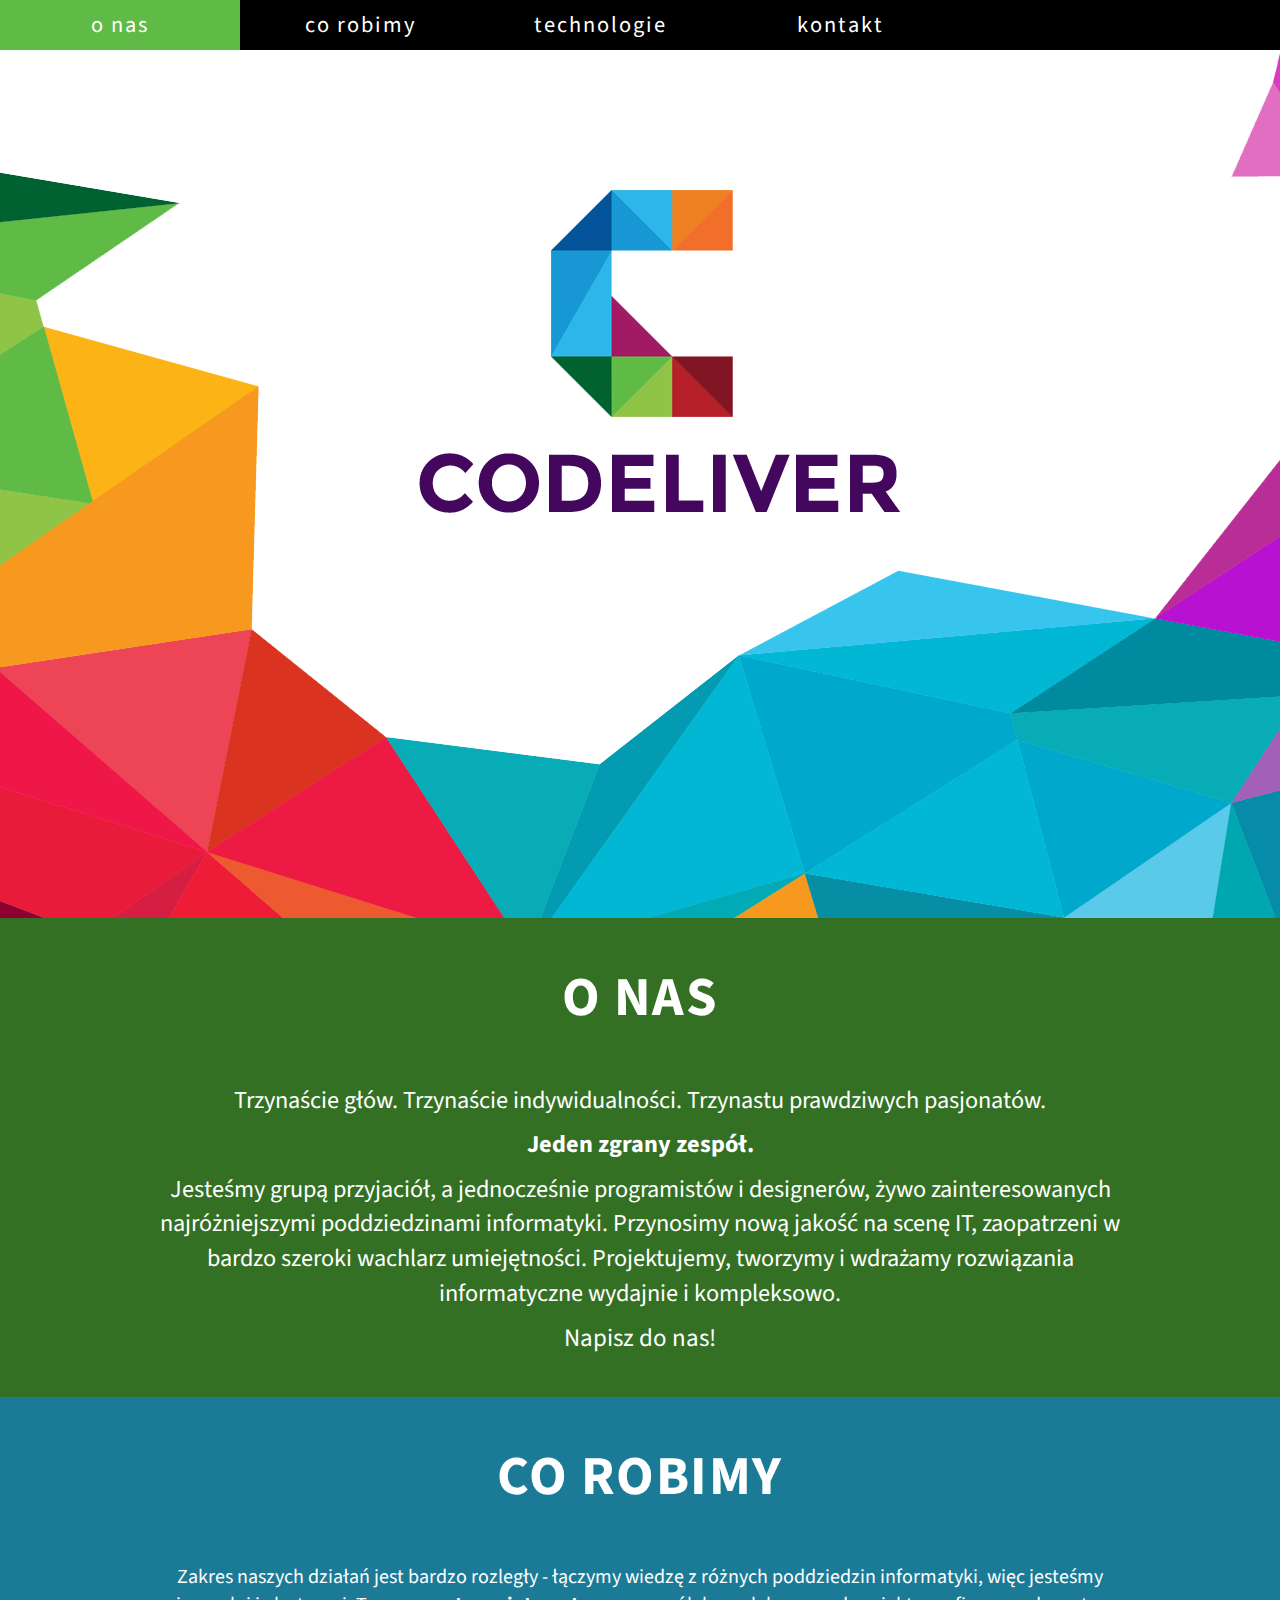
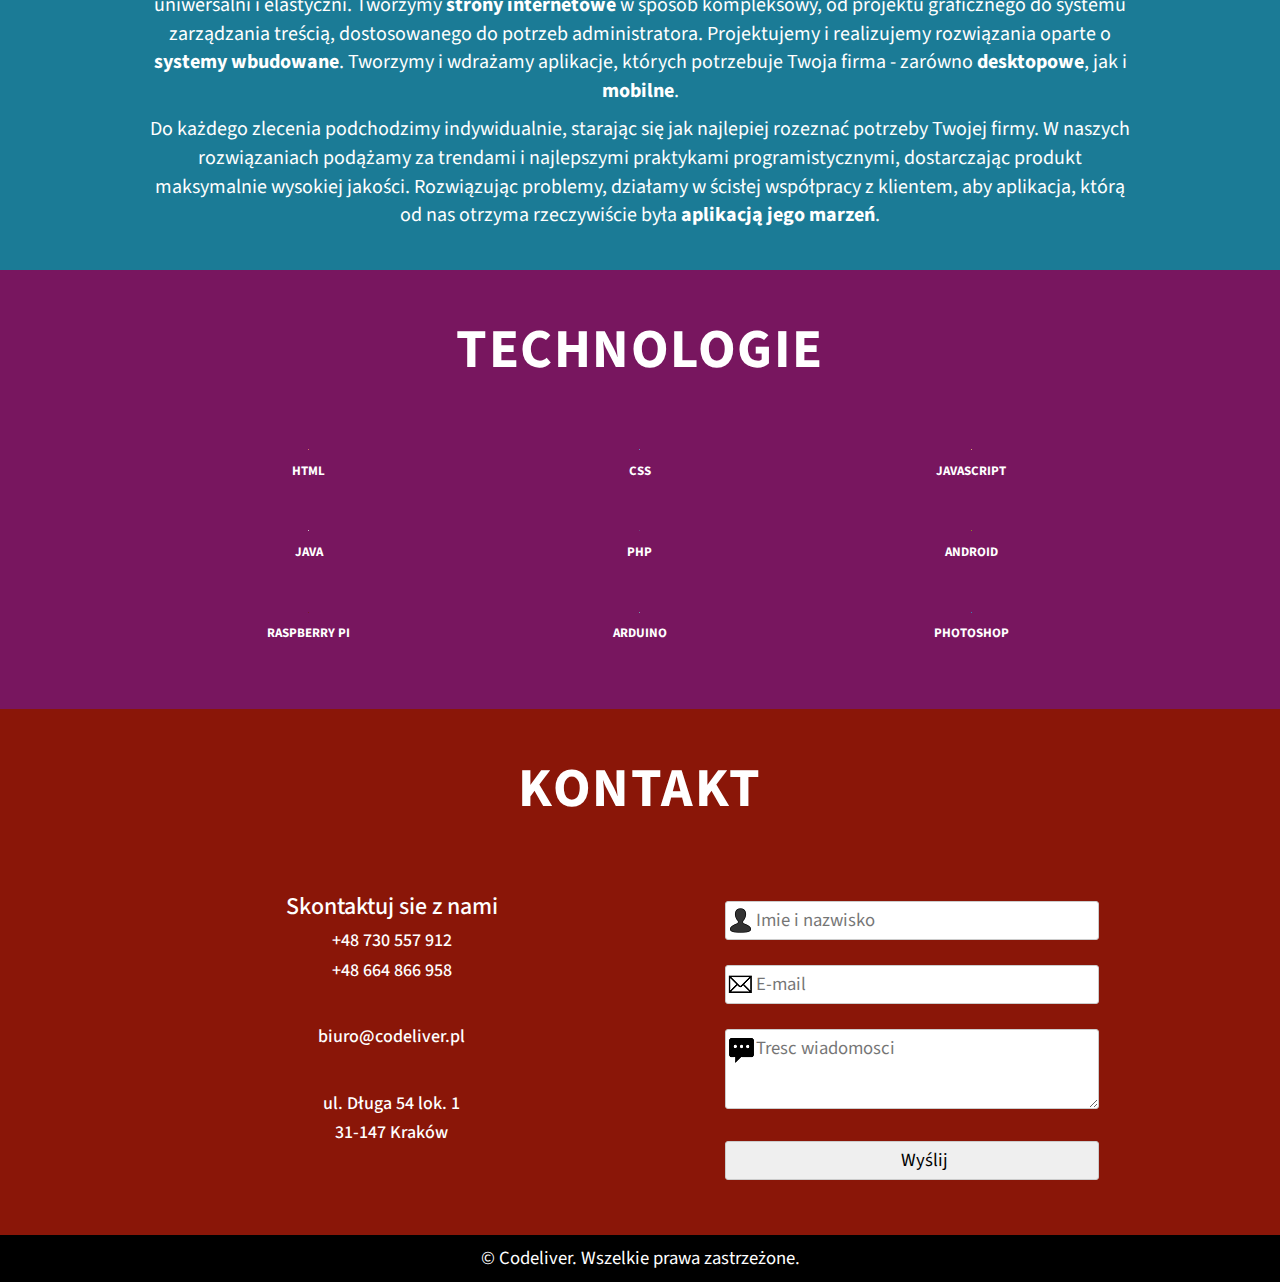
==== index.html @ 8bab4671 "styling co robimy - just a little bit" ====
<!doctype html>
<html>
<head>
<meta charset="utf-8">
<meta http-equiv="x-ua-compatible" content="ie=edge">
<title>Codeliver</title>
<meta name="description" content="">
<meta name="viewport" content="width=device-width, initial-scale=1">

<link rel="stylesheet" href="css/normalize.css">
<link rel="stylesheet" href="css/bootstrap.css">
<link rel="stylesheet" href="css/style.css">
<link href='https://fonts.googleapis.com/css?family=Source+Sans+Pro&subset=latin,latin-ext' rel='stylesheet' type='text/css'>
</head>
<body>
	<div class="container-fluid">
		<nav class="row">
			<div id="logo" class="logo logo2 col-sm-3 "></div>
			<div id="menu" class="menu col-sm-9 col-xs-12 menuLeft">
				<ul class="menuList">
					<li class="menuItem menuItemCurrent"><a href="#aboutUs" class="menuLink menuLinkAboutUs">O nas</a></li>
					<li class="menuItem"><a href="#whatDo" class="menuLink menuLinkWhatDo">Co robimy</a></li>
					<li class="menuItem"><a href="#technology" class="menuLink menuLinkTechnology">Technologie</a></li>
					<!--	<li class="menuItem"><a href="#team" class="menuLink">Zespoł</a></li>-->
					<li class="menuItem"><a href="#contact" class="menuLink menuLinkContact">Kontakt</a></li>
				</ul>
			</div>
		</nav>
		<section class="slider row"></section>
		<section class="section row " id="aboutUs">
			<h1>O nas</h1>
			<div class="content">
				<p>Trzynaście głów. Trzynaście indywidualności. Trzynastu prawdziwych pasjonatów.</p>
				<p class="zgrany">Jeden zgrany zespół.</p>

				<p>Jesteśmy grupą przyjaciół, a jednocześnie programistów i designerów, żywo zainteresowanych najróżniejszymi poddziedzinami informatyki. Przynosimy nową jakość na scenę IT, zaopatrzeni w
					bardzo szeroki wachlarz umiejętności. Projektujemy, tworzymy i wdrażamy rozwiązania informatyczne wydajnie i kompleksowo.</p>
				<p>
					<a class="contactLink" href="#contact">Napisz do nas!</a>
				</p>
			</div>
		</section>
		<section class="section row" id="whatDo">
			<h1>Co robimy</h1>
			<div class="content">
				<p class="center">
					Zakres naszych działań jest bardzo rozległy - łączymy wiedzę z różnych poddziedzin informatyki, więc jesteśmy uniwersalni i elastyczni. Tworzymy <b>strony internetowe</b> w sposób kompleksowy, od projektu graficznego do systemu zarządzania treścią, dostosowanego do potrzeb administratora. Projektujemy i realizujemy rozwiązania oparte o <b>systemy wbudowane</b>.
					Tworzymy i wdrażamy aplikacje, których potrzebuje Twoja firma - zarówno <b>desktopowe</b>, jak i <b>mobilne</b>.
				</p>
				<p class="center">Do każdego zlecenia podchodzimy indywidualnie, starając się jak najlepiej rozeznać potrzeby Twojej firmy. 
				W naszych rozwiązaniach podążamy za trendami i najlepszymi praktykami programistycznymi, dostarczając produkt maksymalnie wysokiej jakości.
				Rozwiązując problemy, działamy w ścisłej współpracy z klientem, aby aplikacja, którą od nas otrzyma rzeczywiście była <b>aplikacją jego marzeń</b>.</p>

			</div>
		</section>
		<section class="section row" id="technology">
			<h1>Technologie</h1>
			<div class="content">
				<div class=" col-sm-4 col-xs-6 technologyItem">
					<img class="hideImg" src="icon/html5.png" alt=""> <span class="technologyText">html</span>
				</div>
				<div class="col-sm-4 col-xs-6 technologyItem">
					<img class="hideImg" src="icon/css3.png" alt=""> <span class="technologyText">css</span>
				</div>
				<div class="col-sm-4 col-xs-6 technologyItem">
					<img class="hideImg" src="icon/javascript.png" alt=""> <span class="technologyText">javascript</span>
				</div>
				<div class="col-sm-4 col-xs-6 technologyItem">
					<img class="hideImg" src="icon/java2.png" alt=""> <span class="technologyText">java</span>
				</div>
				<!-- <div class="col-md-3 col-sm-4 col-xs-6 technologyItem">
					<img class="hideImg" src="icon/angular.png" alt=""> <span class="technologyText">angularjs</span>
				</div> -->
				<div class="col-sm-4 col-xs-6 technologyItem">
					<img class="hideImg" src="icon/php.png" alt=""> <span class="technologyText">php</span>
				</div>
				<div class="col-sm-4 col-xs-6 technologyItem">
					<img class="hideImg" src="icon/android.png" alt=""> <span class="technologyText">android</span>
				</div>
				<!-- <div class="col-md-3 col-sm-4 col-xs-6 technologyItem">
					<img class="hideImg" src="icon/csharp.png" alt=""> <span class="technologyText">c#</span>
				</div> -->
				<div class="col-sm-4 col-xs-6 technologyItem">
					<img class="hideImg" src="icon/rpi.png" alt=""> <span class="technologyText">Raspberry Pi</span>
				</div>
				<div class="col-sm-4 col-xs-6 technologyItem">
					<img class="hideImg" src="icon/arduino.png" alt=""> <span class="technologyText">arduino</span>
				</div>
				<div class="col-sm-4 col-xs-6 technologyItem">
					<img class="hideImg" src="icon/photoshop.png" alt=""> <span class="technologyText">photoshop</span>
				</div>
				<!-- <div class="col-md-3 col-sm-4 col-xs-6 technologyItem">
					<img class="hideImg" src="icon/ilustrator.png" alt=""> <span class="technologyText">illustrator</span>
				</div> -->
			</div>
		</section>
		<!--	<section class="section row" id="team">
			<h1>Zespół</h1>
			<div class="content">
				<p>Lorem Ipsum jest tekstem stosowanym jako przykładowy wypełniacz w przemyśle poligraficznym. Został po raz pierwszy użyty w XV w. przez nieznanego drukarza do wypełnienia tekstem próbnej
					książki. Pięć wieków później zaczął być używany przemyśle elektronicznym, pozostając praktycznie niezmienionym</p>
				<p>Lorem Ipsum jest tekstem stosowanym jako przykładowy wypełniacz w przemyśle poligraficznym. Został po raz pierwszy użyty w XV w. przez nieznanego drukarza do wypełnienia tekstem próbnej
					książki. Pięć wieków później zaczął być używany przemyśle elektronicznym, pozostając praktycznie niezmienionym</p>
			</div>
		</section>-->
		<section class="section row" id="contact">
			<h1>Kontakt</h1>
			<div class="content">
				<div id="contactText" class="col-sm-6">
					<h3>Skontaktuj sie z nami</h3>
					<h4>+48 730 557 912</h4>
					<h4>+48 664 866 958</h4>
					</br>
					<h4>biuro@codeliver.pl</h4>
					</br>
					<h4>ul. Długa 54 lok. 1</h4>
					<h4>31-147 Kraków</h4>
				</div>
				<div id="contactForm" class="col-sm-6">
					<form>
						<input name="name" class="contactFormName" placeholder="Imie i nazwisko"> <input name="email" class="contactFormEmail" type="email" placeholder="E-mail">
						<textarea name="message" class="contactFormMessage" placeholder="Tresc wiadomosci"></textarea>
						<input id="submit" name="submit" type="submit" value="Wyślij">
					</form>
				</div>
			</div>
		</section>
		<footer class="row ">
			<div class="container">
				<p>&copy; Codeliver. Wszelkie prawa zastrzeżone.</p>
			</div>
		</footer>
	</div>
	<script type="text/javascript" src="js/angular.min.js"></script>
	<script type="text/javascript" src="js/jquery-2.2.3.min.js"></script>
	<script type="text/javascript" src="js/bootstrap.min.js"></script>
	<script type="text/javascript" src="js/bootstrap.min.js"></script>
	<script type="text/javascript" src="js/script.js"></script>
	<script type="text/javascript">
		$(function() {
			$('form').bind('submit', function() {
				$.ajax({
					type : 'post',
					url : 'contact.php',
					data : $('form').serialize(),
					success : function() {
						alert('Wiadomosc została wysłana');
					}
				});
				return false;
			});
		});
	</script>
</body>
</html>
---- css/style.css ----
body {
	font-family: 'Source Sans Pro', sans-serif;
	font-size: 14pt;
	color: white;
	min-width: 600px;
}

nav {
	min-width: 600px;
	position: fixed;
	width: 100%;
	top: 0;
	background: black;
	z-index: 1;
	text-transform: lowercase;
	letter-spacing: 2px;
}

.logo {
	background: url('../img/logoo.png') center/cover;
	height: 50px;
	right: 25%;
	transition: right 1s;
}

.logoShow {
	right: 0px;
	transition: all 1s;
}

.menuLeft {
	right: 25%;
	transition: all 1s;
}

.menuRight {
	right: 0px;
	transition: all 1s;
}

.menu {
	line-height: 50px;
	padding: 0;
	margin: 0;
}

@media ( max-width : 770px) {
	.logo {
		height: 80px;
		left: 2vh;
	}
	.menuLeft {
		right: 0px;
		transition: all 1s;
	}
}

.menuList {
	display: flex;
	justify-content: space-between;
	list-style: none;
	padding: 0;
	margin: 0;
}

.menuItem {
	width: 100%;
	height: 100%;
}

.menuLink {
	display: block;
	text-align: center;
	color: black;
	font-size: 120%;
	text-decoration: none;
	color: white
}

.menuLinkAboutUsNewColor {
	background: #5FBA46;
}

.menuLinkWhatDoNewColor {
	background: #38C5ED;
}

.menuLinkTechnologyNewColor {
	background: #B92E96;
}

.menuLinkContactNewColor {
	background: #DA3420;
}

.menuLinkAboutUs:hover {
	text-decoration: none;
	background: #5FBA46;
	transition: all 0.5s;
}

.menuLinkWhatDo:hover {
	text-decoration: none;
	background: #38C5ED;
	transition: all 0.5s;
}

.menuLinkTechnology:hover {
	text-decoration: none;
	background: #B92E96;
	transition: all 0.5s;
}

.menuLinkContact:hover {
	text-decoration: none;
	background: #DA3420;
	transition: all 0.5s;
}

.slider {
	background-color: #fff;
	background: url('../img/tlo5.png') center/cover;
	min-height: 100vh;
	margin-top: 2vh;
}

.zgrany {
	text-decoration: none;
	font-weight: bold;
	font-size: 10.5rem;
}

.center{
	text-align: center;
}

#aboutUs .content {
	color: #fff;
}

#whatDo .content{
	font-size: 2rem;
}

.whatDoTitle{
	text-decoration: none;
	font-weight: bold;
	font-size: 3rem;
}

#aboutUs {
	background: #347024;
}

#whatDo {
	background: #1B7B96;
}


#technology {
	background: #78165F;
}

#contact {
	background: #8A1608;
}

#aboutUs p {
	text-align: center;
	font-size: 130%;
}

.contactLink {
	font-size: 2.5rem;
	color: white;
	text-decoration: none;
}

.contactLink:hover {
	font-size: 3.5rem;
	text-decoration: underline;
	font-weight: bold;
	transition: all 0.5s;
}

h1 {
	text-align: center;
	font-size: 5.5rem;
	text-transform: uppercase;
	color: white;
	padding-bottom: 5vh;
	font-weight: 700;
	letter-spacing: 1.5px;
}

.content {
	max-width: 80%;
	margin-left: auto;
	margin-right: auto;
	padding-left: 15px;
	padding-right: 15px;
}

.section {
	background: black;
	padding: 30px 0;
}

.section:nth-of-type(even) {
	background: #6C0570;
}

.section:nth-of-type(even) h1 {
	color: white;
}

.technologyItem {
	text-align: center;
	padding-bottom: 4vh;
}

.hideImg {
	width: 1px;
	height: 1px;
}

.showImg {
	width: 70px;
	height: 70px;
	transition: all 1s;
}

.technologyText {
	display: block;
	margin-left: auto;
	margin-right: auto;
	color: white;
	font-size: 1.30rem;
	font-weight: 700;
	text-transform: uppercase;
}

#contactText {
	margin: 0;
	padding: 0;
	text-align: center;
	color: white;
}

#contactForm {
	margin: 0;
	padding-top: 3vh;
	text-align: center;
	border-radius: 10px;
}

#contactForm textarea, #contactForm input {
	margin-left: 10%;
	padding: 5px;
	padding-left: 30px;
	border-radius: 3px;
	border: 1px solid #ccc;
	margin-bottom: 25px;
	width: 80%;
	color: black;
	
}

.contactFormName {
	background-image: url('../icon/user.png');
	background-repeat: no-repeat;
	background-position: 2px;
	color: black;
}

.contactFormEmail {
	background-image: url('../icon/mail.png');
	background-repeat: no-repeat;
	background-position: 2px;
	color: black;
}

.contactFormMessage {
	background-image: url('../icon/message.png');
	background-repeat: no-repeat;
	background-position: 3px 8px;
	min-height: 80px;
	color: black;
}

footer {
	background: black;
	padding-top: 10px;
	text-align: center;
	color: white;
}
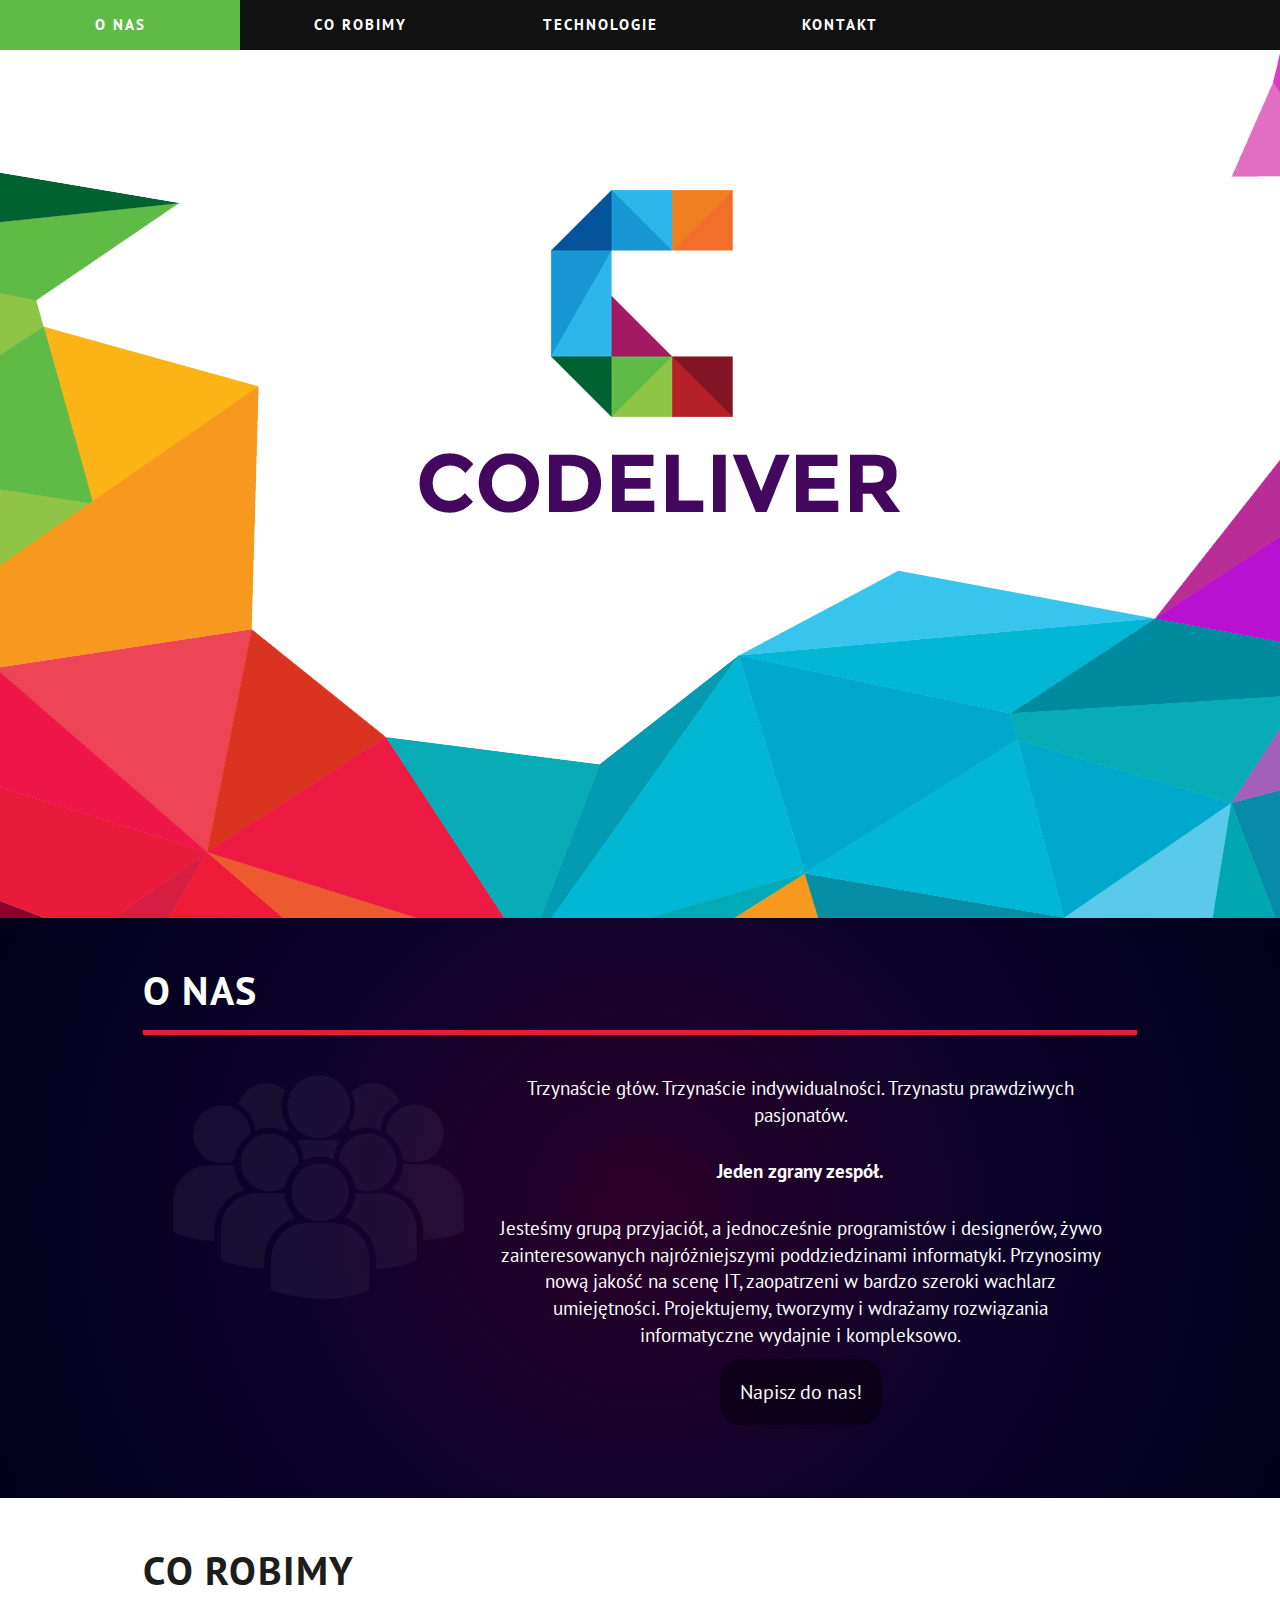
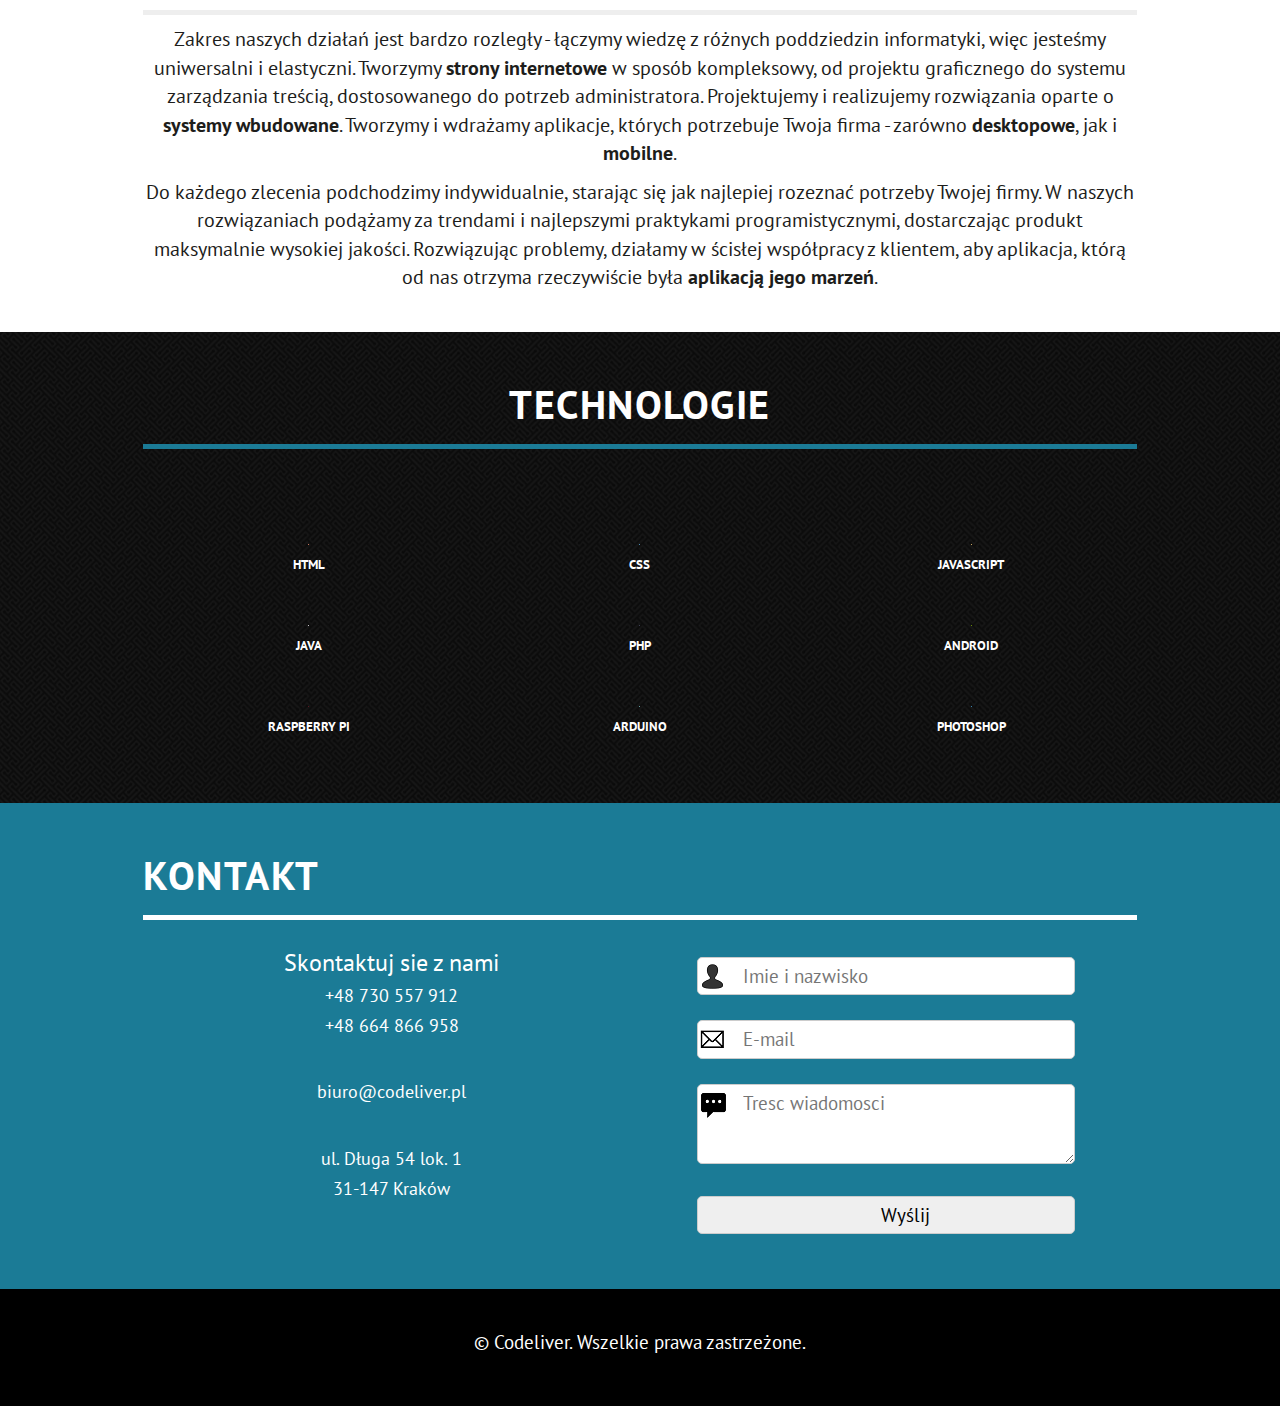
==== commit 310c791c: "new styling" ====
--- a/index.html
+++ b/index.html
@@ -11,7 +11,7 @@
 <link rel="stylesheet" href="css/normalize.css">
 <link rel="stylesheet" href="css/bootstrap.css">
 <link rel="stylesheet" href="css/style.css">
-<link href='https://fonts.googleapis.com/css?family=Source+Sans+Pro&subset=latin,latin-ext' rel='stylesheet' type='text/css'>
+<link href="https://fonts.googleapis.com/css?family=PT+Sans" rel="stylesheet">
 </head>
 <body>
 	<div class="container-fluid">
@@ -28,35 +28,53 @@
 			</div>
 		</nav>
 		<section class="slider row"></section>
+		<div class="shadow">
 		<section class="section row " id="aboutUs">
-			<h1>O nas</h1>
+
 			<div class="content">
-				<p>Trzynaście głów. Trzynaście indywidualności. Trzynastu prawdziwych pasjonatów.</p>
-				<p class="zgrany">Jeden zgrany zespół.</p>
+				<h1 class="major">O nas</h1>
+				<div class="row" id="padding-about">
 
-				<p>Jesteśmy grupą przyjaciół, a jednocześnie programistów i designerów, żywo zainteresowanych najróżniejszymi poddziedzinami informatyki. Przynosimy nową jakość na scenę IT, zaopatrzeni w
-					bardzo szeroki wachlarz umiejętności. Projektujemy, tworzymy i wdrażamy rozwiązania informatyczne wydajnie i kompleksowo.</p>
-				<p>
-					<a class="contactLink" href="#contact">Napisz do nas!</a>
-				</p>
+  			<div class="col-sm-4"><img class="aboutUsImg" src="img/about.png" alt="o firmie codeliver"></div>
+			  		<div class="col-sm-8">
+							<p>Trzynaście głów. Trzynaście indywidualności. Trzynastu prawdziwych pasjonatów.</p>
+							<p class="zgrany">Jeden zgrany zespół.</p>
+
+							<p>Jesteśmy grupą przyjaciół, a jednocześnie programistów i designerów, żywo zainteresowanych najróżniejszymi poddziedzinami informatyki. Przynosimy nową jakość na scenę IT, zaopatrzeni w
+							bardzo szeroki wachlarz umiejętności. Projektujemy, tworzymy i wdrażamy rozwiązania informatyczne wydajnie i kompleksowo.</p>
+							<p>	<a class="contactLink" href="#contact">Napisz do nas!</a></p>
+						</div>
+		</div>
+				<div class="row">
+					<div class="col-sm-12">
+
+					</div>
+				</div>
+
 			</div>
+
 		</section>
+</div>
+
+
 		<section class="section row" id="whatDo">
-			<h1>Co robimy</h1>
+
 			<div class="content">
+				<h1 class="major">Co robimy</h1>
 				<p class="center">
 					Zakres naszych działań jest bardzo rozległy - łączymy wiedzę z różnych poddziedzin informatyki, więc jesteśmy uniwersalni i elastyczni. Tworzymy <b>strony internetowe</b> w sposób kompleksowy, od projektu graficznego do systemu zarządzania treścią, dostosowanego do potrzeb administratora. Projektujemy i realizujemy rozwiązania oparte o <b>systemy wbudowane</b>.
 					Tworzymy i wdrażamy aplikacje, których potrzebuje Twoja firma - zarówno <b>desktopowe</b>, jak i <b>mobilne</b>.
 				</p>
-				<p class="center">Do każdego zlecenia podchodzimy indywidualnie, starając się jak najlepiej rozeznać potrzeby Twojej firmy. 
+				<p class="center">Do każdego zlecenia podchodzimy indywidualnie, starając się jak najlepiej rozeznać potrzeby Twojej firmy.
 				W naszych rozwiązaniach podążamy za trendami i najlepszymi praktykami programistycznymi, dostarczając produkt maksymalnie wysokiej jakości.
 				Rozwiązując problemy, działamy w ścisłej współpracy z klientem, aby aplikacja, którą od nas otrzyma rzeczywiście była <b>aplikacją jego marzeń</b>.</p>
 
 			</div>
 		</section>
 		<section class="section row" id="technology">
-			<h1>Technologie</h1>
+
 			<div class="content">
+				<h1 class="major ">Technologie</h1>
 				<div class=" col-sm-4 col-xs-6 technologyItem">
 					<img class="hideImg" src="icon/html5.png" alt=""> <span class="technologyText">html</span>
 				</div>
@@ -105,8 +123,9 @@
 			</div>
 		</section>-->
 		<section class="section row" id="contact">
-			<h1>Kontakt</h1>
+
 			<div class="content">
+				<h1 class="major">Kontakt</h1>
 				<div id="contactText" class="col-sm-6">
 					<h3>Skontaktuj sie z nami</h3>
 					<h4>+48 730 557 912</h4>
@@ -137,6 +156,7 @@
 	<script type="text/javascript" src="js/bootstrap.min.js"></script>
 	<script type="text/javascript" src="js/bootstrap.min.js"></script>
 	<script type="text/javascript" src="js/script.js"></script>
+	<script src="js/demo-1.js"></script>
 	<script type="text/javascript">
 		$(function() {
 			$('form').bind('submit', function() {
--- a/css/style.css
+++ b/css/style.css
@@ -1,5 +1,5 @@
 body {
-	font-family: 'Source Sans Pro', sans-serif;
+	font-family: 'PT Sans', sans-serif;
 	font-size: 14pt;
 	color: white;
 	min-width: 600px;
@@ -10,14 +10,15 @@
 	position: fixed;
 	width: 100%;
 	top: 0;
-	background: black;
+	background: #111111;
 	z-index: 1;
-	text-transform: lowercase;
+	text-transform: uppercase;
 	letter-spacing: 2px;
 }
 
 .logo {
-	background: url('../img/logoo.png') center/cover;
+	position: relative;
+	background: url('../img/logo.png') center/cover;
 	height: 50px;
 	right: 25%;
 	transition: right 1s;
@@ -53,6 +54,11 @@
 		right: 0px;
 		transition: all 1s;
 	}
+	.aboutUsImg {
+			height: 50%;
+			width: 50%;
+
+	}
 }
 
 .menuList {
@@ -71,8 +77,8 @@
 .menuLink {
 	display: block;
 	text-align: center;
-	color: black;
-	font-size: 120%;
+	font-weight: bold;
+	font-size: 80%;
 	text-decoration: none;
 	color: white
 }
@@ -149,36 +155,92 @@
 }
 
 #aboutUs {
-	background: #347024;
-}
-
+	background: #0D032A; /* For browsers that do not support gradients */
+	background: -webkit-radial-gradient(circle, #2B002A, #0D032A, #00001B); /* Safari */
+	background: -o-radial-gradient(circle, #2B002A, #0D032A, #00001B); /* Opera 11.6 to 12.0 */
+	background: -moz-radial-gradient(circle, #2B002A, #0D032A, #00001B); /* Firefox 3.6 to 15 */
+	background: radial-gradient(circle, #2B002A, #0D032A, #00001B); /* Standard syntax */
+
+}
+
+#aboutUs p {
+	text-align: center;
+	font-size: 100%;
+	margin-bottom: 30px;
+}
+.aboutUsImg {
+		height: 100%;
+		width: 100%;
+    margin: auto;
+		opacity: 0.05;
+	 	filter: alpha(opacity=5); /* For IE8 and earlier */
+}
+#padding-about{
+	padding: 30px;
+}
+
+h1.major, h2.major, h3.major, h4.major, h5.major, h6.major {
+	border-bottom: solid 5px #E91B3B;
+	text-align: left;
+	font-size: 4rem;
+	text-transform: uppercase;
+	color: white;
+	padding-bottom: 2vh;
+	font-weight: 700;
+	letter-spacing: 1.5px;
+
+}
+.shadow {
+   -moz-box-shadow:    inset 0 0 10px #000000;
+   -webkit-box-shadow: inset 0 0 10px #000000;
+   box-shadow:         inset 0 0 10px #000000;
+}
 #whatDo {
+	background: white;
+	color: #1D1D1B;
+
+}
+#whatDo h1.major {
+		border-bottom: solid 5px #eeeeee;
+		color: #1D1D1B;
+		text-align: left;
+}
+
+#technology {
+	background-image: url("../img/pw_maze_black.png");
+}
+#technology h1.major {
+		border-bottom: solid 5px #1B7B96;
+		color: white;
+		text-align: center;
+		margin-bottom: 80px;
+}
+
+#contact {
 	background: #1B7B96;
 }
-
-
-#technology {
-	background: #78165F;
-}
-
-#contact {
-	background: #8A1608;
-}
-
-#aboutUs p {
-	text-align: center;
-	font-size: 130%;
+#contact h1.major {
+	 border-bottom: solid 5px white;
+
 }
 
 .contactLink {
-	font-size: 2.5rem;
-	color: white;
-	text-decoration: none;
+
+	text-align: center;
+	font-size: 2rem;
+	color: white;
+	background-color: rgba(0, 0, 0, 0.4);
+	text-decoration: none;
+	margin-top: 50px;
+	padding: 20px;
+	border-radius: 20px;
+	-moz-border-radius: 20px;
+	-webkit-border-radius: 20px;
 }
 
 .contactLink:hover {
 	font-size: 3.5rem;
-	text-decoration: underline;
+	text-decoration: none;
 	font-weight: bold;
 	transition: all 0.5s;
 }
@@ -243,6 +305,7 @@
 #contactText {
 	margin: 0;
 	padding: 0;
+
 	text-align: center;
 	color: white;
 }
@@ -250,20 +313,21 @@
 #contactForm {
 	margin: 0;
 	padding-top: 3vh;
-	text-align: center;
+	text-align: left;
 	border-radius: 10px;
+	padding-left: 10px;
 }
 
 #contactForm textarea, #contactForm input {
 	margin-left: 10%;
 	padding: 5px;
-	padding-left: 30px;
-	border-radius: 3px;
+	padding-left: 45px;
+	border-radius: 5px;
 	border: 1px solid #ccc;
 	margin-bottom: 25px;
 	width: 80%;
 	color: black;
-	
+
 }
 
 .contactFormName {
@@ -290,7 +354,7 @@
 
 footer {
 	background: black;
-	padding-top: 10px;
-	text-align: center;
-	color: white;
-}+	padding: 40px;
+	text-align: center;
+	color: white;
+}
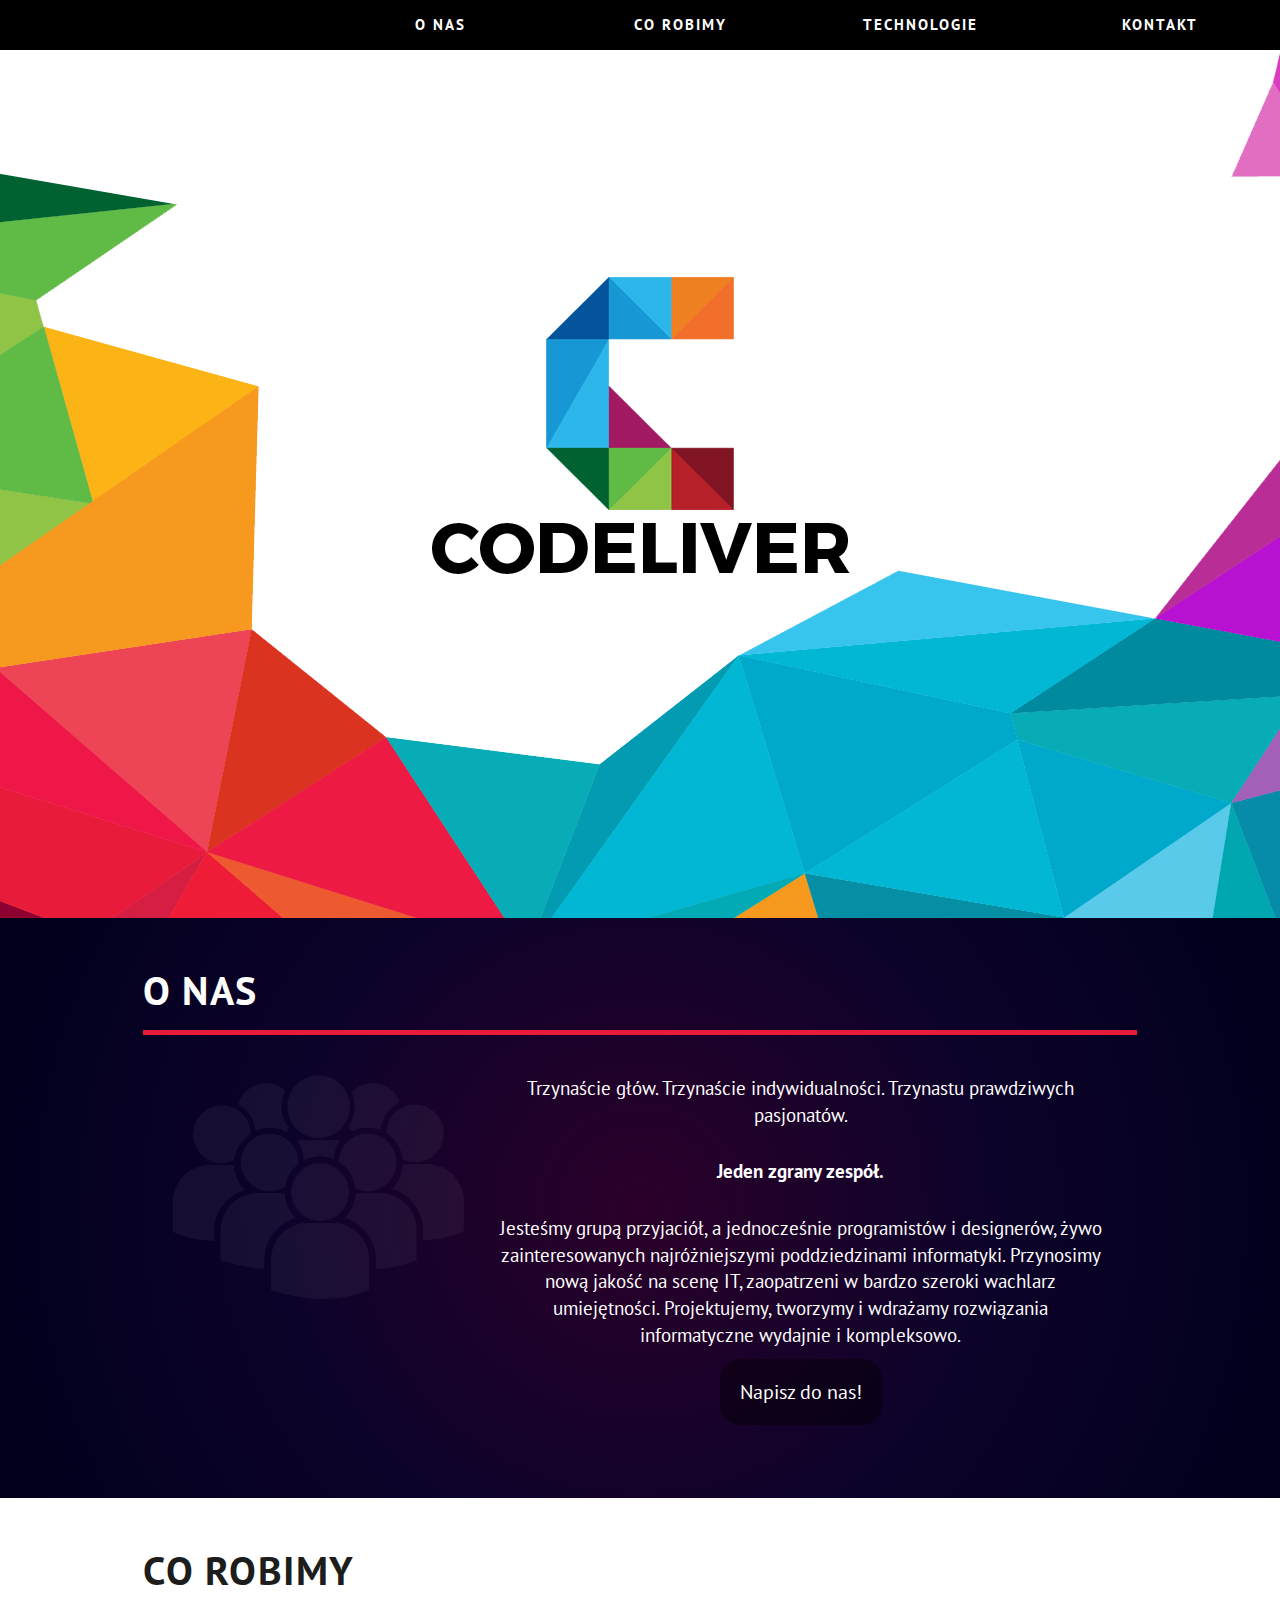
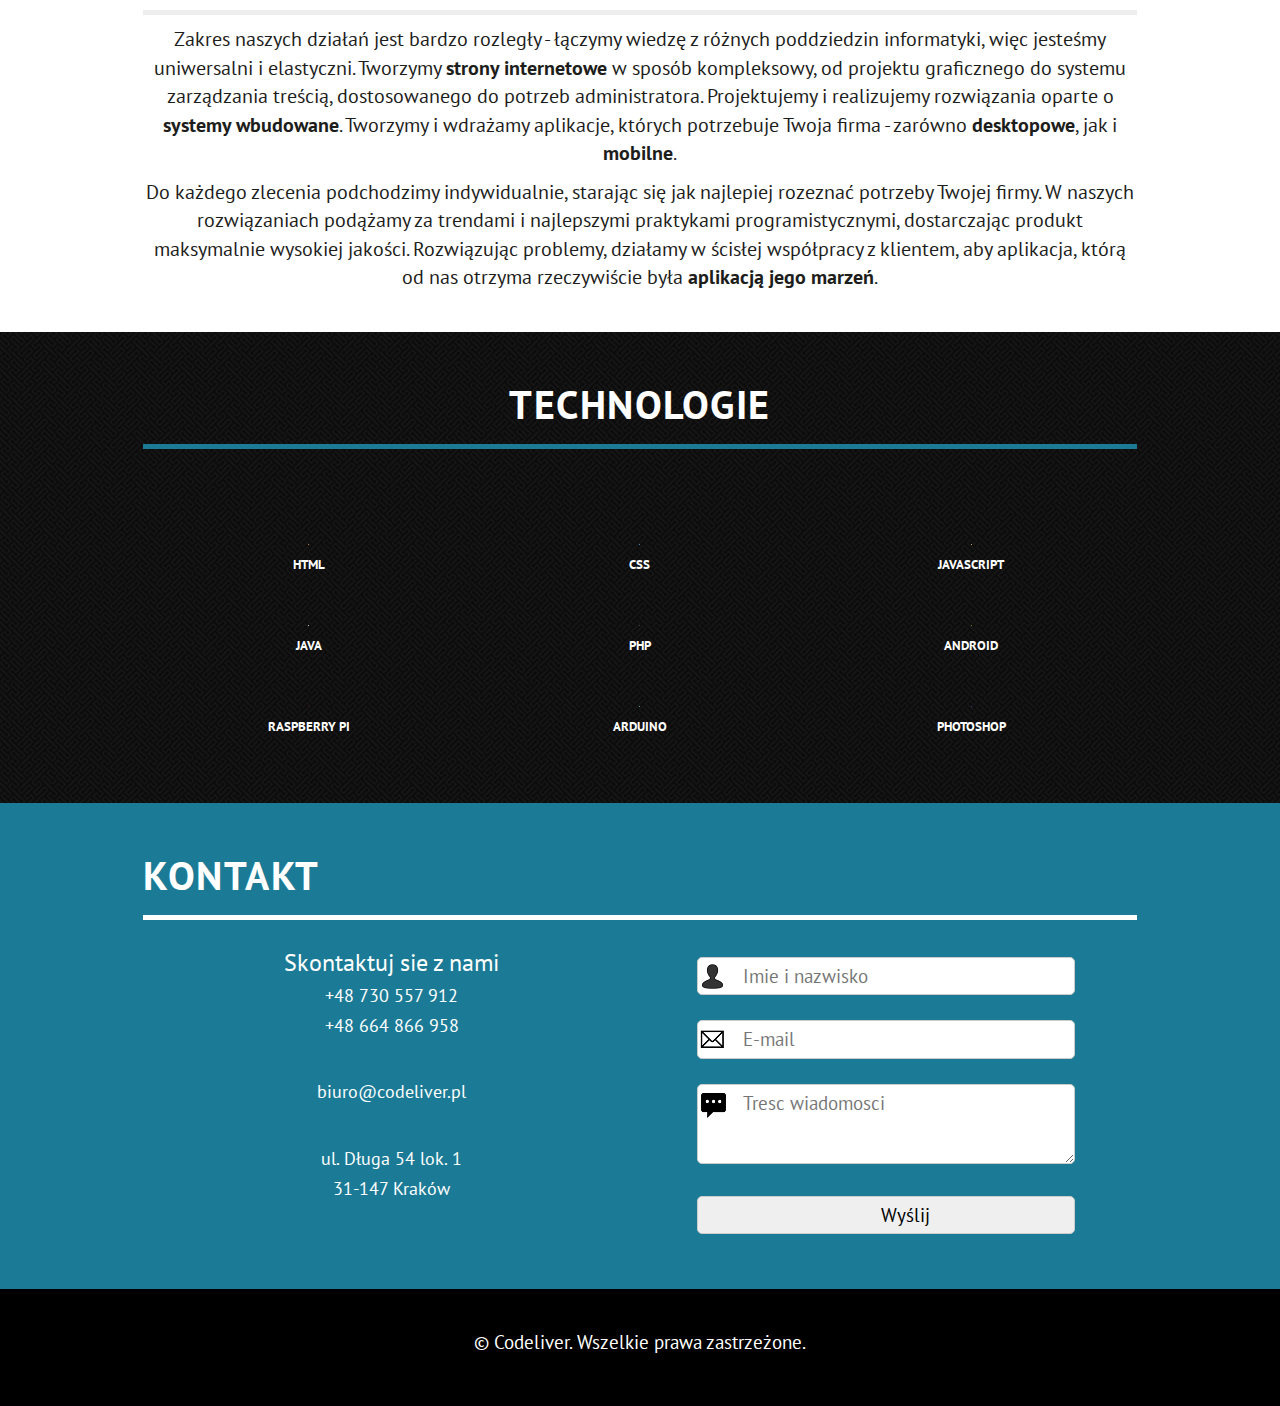
==== commit 8a2716f0: "mobile menu" ====
--- a/index.html
+++ b/index.html
@@ -15,18 +15,42 @@
 </head>
 <body>
 	<div class="container-fluid">
-		<nav class="row">
+	<!--	<nav class="row ">
 			<div id="logo" class="logo logo2 col-sm-3 "></div>
 			<div id="menu" class="menu col-sm-9 col-xs-12 menuLeft">
 				<ul class="menuList">
 					<li class="menuItem menuItemCurrent"><a href="#aboutUs" class="menuLink menuLinkAboutUs">O nas</a></li>
 					<li class="menuItem"><a href="#whatDo" class="menuLink menuLinkWhatDo">Co robimy</a></li>
 					<li class="menuItem"><a href="#technology" class="menuLink menuLinkTechnology">Technologie</a></li>
-					<!--	<li class="menuItem"><a href="#team" class="menuLink">Zespoł</a></li>-->
 					<li class="menuItem"><a href="#contact" class="menuLink menuLinkContact">Kontakt</a></li>
 				</ul>
 			</div>
 		</nav>
+		-->
+		<nav class="row  navbar-inverse navbar-static-top">
+					<button class="navbar-toggle" data-toggle = "collapse" data-target=".navHeaderCollapse">
+						<span class="icon-bar"></span>
+						<span class="icon-bar"></span>
+						<span class="icon-bar"></span>
+					</button>
+					<div id="logo" class="logo logo2 col-sm-3 "></div>
+					<div id="menu" class="menu menuLeft collapse navbar-collapse navHeaderCollapse" >
+						<ul class="menuList">
+							<li class="menuItem menuItemCurrent"><a href="#aboutUs" class="menuLink menuLinkAboutUs">O nas</a></li>
+							<li class="menuItem"><a href="#whatDo" class="menuLink menuLinkWhatDo">Co robimy</a></li>
+							<li class="menuItem"><a href="#technology" class="menuLink menuLinkTechnology">Technologie</a></li>
+							<li class="menuItem"><a href="#contact" class="menuLink menuLinkContact">Kontakt</a></li>
+						</ul>
+					</div>
+				</nav>
+		
+		
+		
+		
+		
+		
+		
+		
 		<section class="slider row"></section>
 		<div class="shadow">
 		<section class="section row " id="aboutUs">
--- a/css/style.css
+++ b/css/style.css
@@ -2,11 +2,10 @@
 	font-family: 'PT Sans', sans-serif;
 	font-size: 14pt;
 	color: white;
-	min-width: 600px;
+	
 }
 
 nav {
-	min-width: 600px;
 	position: fixed;
 	width: 100%;
 	top: 0;
@@ -24,14 +23,13 @@
 	transition: right 1s;
 }
 
-.logoShow {
-	right: 0px;
-	transition: all 1s;
-}
+
 
 .menuLeft {
+	background: red;
 	right: 25%;
 	transition: all 1s;
+	
 }
 
 .menuRight {
@@ -40,15 +38,22 @@
 }
 
 .menu {
+	
 	line-height: 50px;
 	padding: 0;
 	margin: 0;
+	background: black;
 }
 
 @media ( max-width : 770px) {
+.navbar-toggle{
+	
+	z-index: 2;
+}
 	.logo {
+		right: 0;
 		height: 80px;
-		left: 2vh;
+		text-align: center
 	}
 	.menuLeft {
 		right: 0px;
@@ -57,10 +62,10 @@
 	.aboutUsImg {
 			height: 50%;
 			width: 50%;
-
 	}
 }
 
+@media ( min-width : 770px) {
 .menuList {
 	display: flex;
 	justify-content: space-between;
@@ -69,6 +74,14 @@
 	margin: 0;
 }
 
+.logoShow {
+	right: 0px;
+	transition: all 1s;
+}
+}
+
+
+
 .menuItem {
 	width: 100%;
 	height: 100%;
@@ -80,52 +93,67 @@
 	font-weight: bold;
 	font-size: 80%;
 	text-decoration: none;
-	color: white
+	color: white;
+	line-height: 50px;
 }
 
 .menuLinkAboutUsNewColor {
-	background: #5FBA46;
+	background: #0D032A; /* For browsers that do not support gradients */
+	background: -webkit-radial-gradient(circle, #2B002A, #0D032A, #00001B); /* Safari */
+	background: -o-radial-gradient(circle, #2B002A, #0D032A, #00001B); /* Opera 11.6 to 12.0 */
+	background: -moz-radial-gradient(circle, #2B002A, #0D032A, #00001B); /* Firefox 3.6 to 15 */
+	background: radial-gradient(circle, #2B002A, #0D032A, #00001B); /* Standard syntax */
 }
 
 .menuLinkWhatDoNewColor {
-	background: #38C5ED;
+	background: white;
+	color: #1D1D1B;
 }
 
 .menuLinkTechnologyNewColor {
-	background: #B92E96;
+	background-image: url("../img/pw_maze_black.png");
 }
 
 .menuLinkContactNewColor {
-	background: #DA3420;
+	background: #1B7B96;
 }
 
 .menuLinkAboutUs:hover {
 	text-decoration: none;
-	background: #5FBA46;
+	background: #0D032A; /* For browsers that do not support gradients */
+	background: -webkit-radial-gradient(circle, #2B002A, #0D032A, #00001B); /* Safari */
+	background: -o-radial-gradient(circle, #2B002A, #0D032A, #00001B); /* Opera 11.6 to 12.0 */
+	background: -moz-radial-gradient(circle, #2B002A, #0D032A, #00001B); /* Firefox 3.6 to 15 */
+	background: radial-gradient(circle, #2B002A, #0D032A, #00001B); /* Standard syntax */
+	font-size: 120%;
 	transition: all 0.5s;
 }
 
 .menuLinkWhatDo:hover {
 	text-decoration: none;
-	background: #38C5ED;
+	background: white;
+	color: #1D1D1B;
+	font-size: 120%;
 	transition: all 0.5s;
 }
 
 .menuLinkTechnology:hover {
 	text-decoration: none;
-	background: #B92E96;
+	background-image: url("../img/pw_maze_black.png");
+	font-size: 120%;
 	transition: all 0.5s;
 }
 
 .menuLinkContact:hover {
 	text-decoration: none;
-	background: #DA3420;
+	background: #1B7B96;
+	font-size: 120%;
 	transition: all 0.5s;
 }
 
 .slider {
 	background-color: #fff;
-	background: url('../img/tlo5.png') center/cover;
+	background: url('../img/bgMain.png') center/cover;
 	min-height: 100vh;
 	margin-top: 2vh;
 }
@@ -160,7 +188,6 @@
 	background: -o-radial-gradient(circle, #2B002A, #0D032A, #00001B); /* Opera 11.6 to 12.0 */
 	background: -moz-radial-gradient(circle, #2B002A, #0D032A, #00001B); /* Firefox 3.6 to 15 */
 	background: radial-gradient(circle, #2B002A, #0D032A, #00001B); /* Standard syntax */
-
 }
 
 #aboutUs p {
@@ -352,6 +379,7 @@
 	color: black;
 }
 
+	
 footer {
 	background: black;
 	padding: 40px;
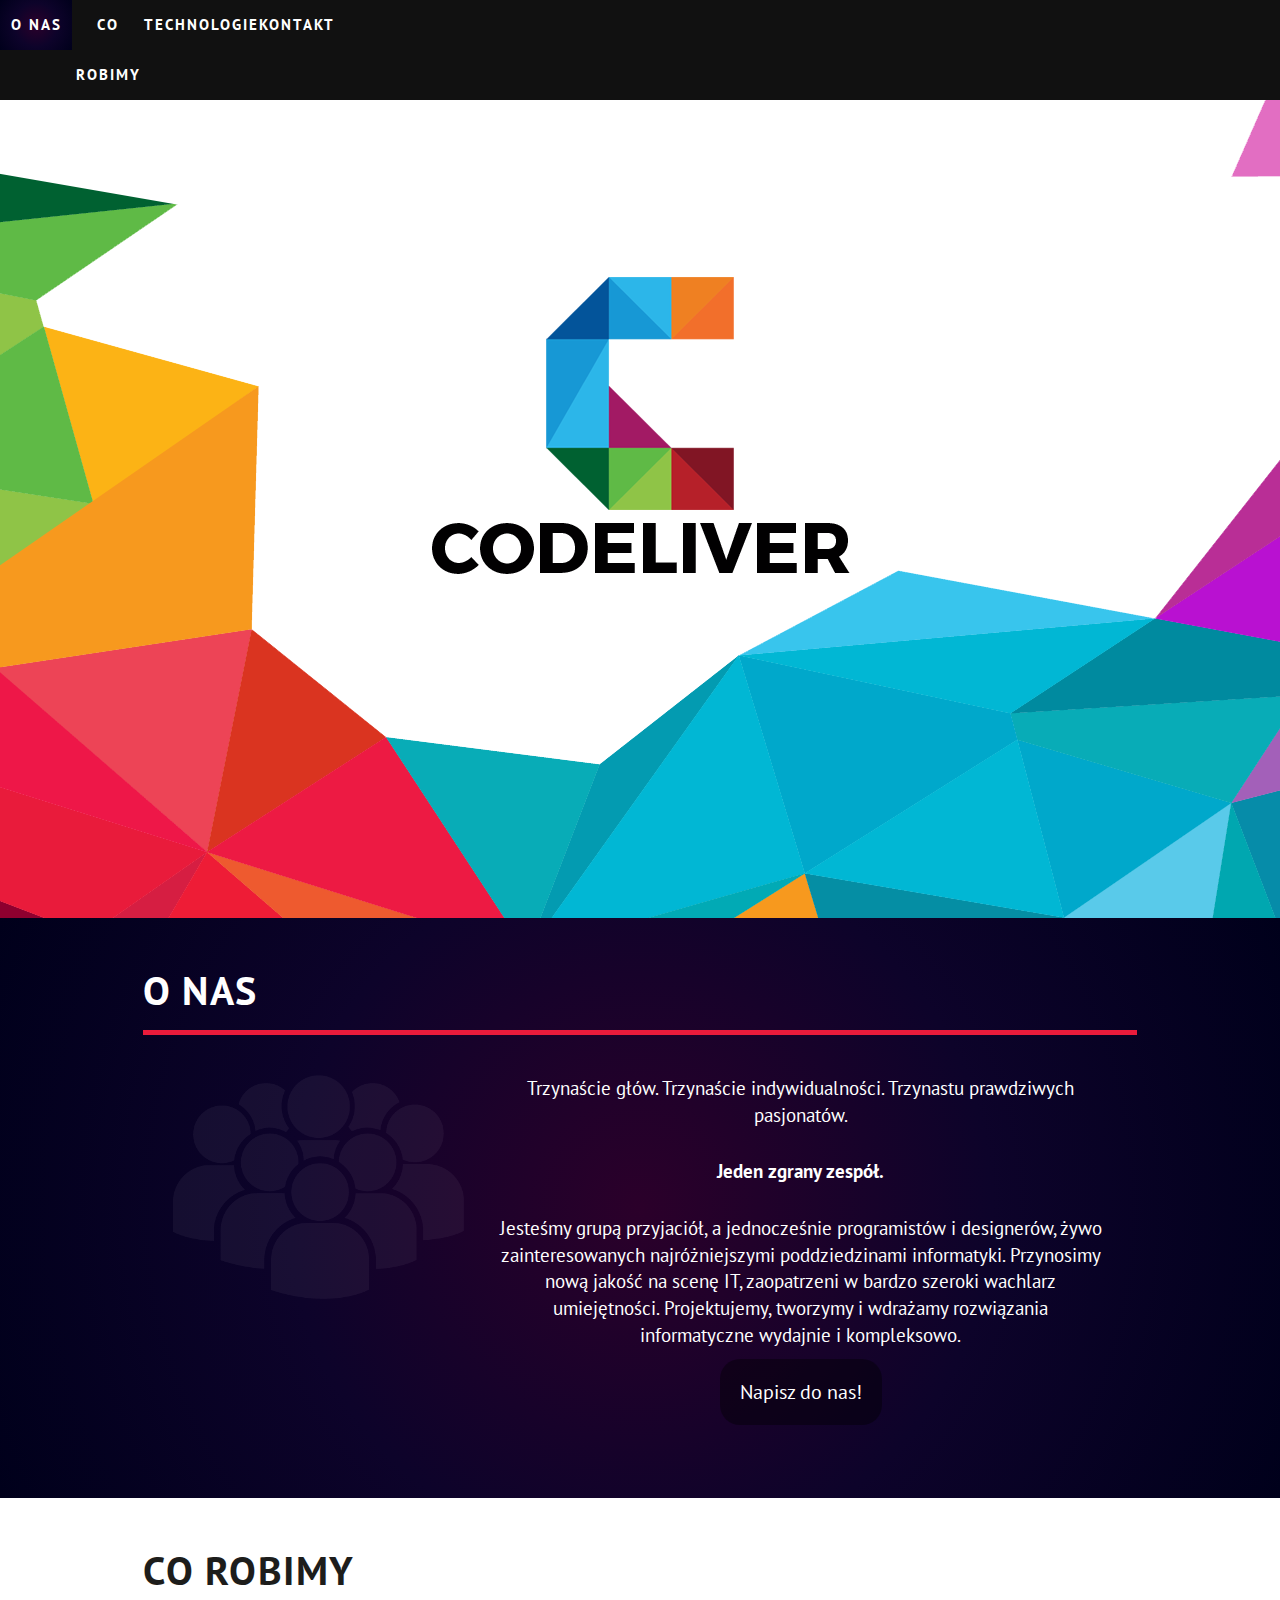
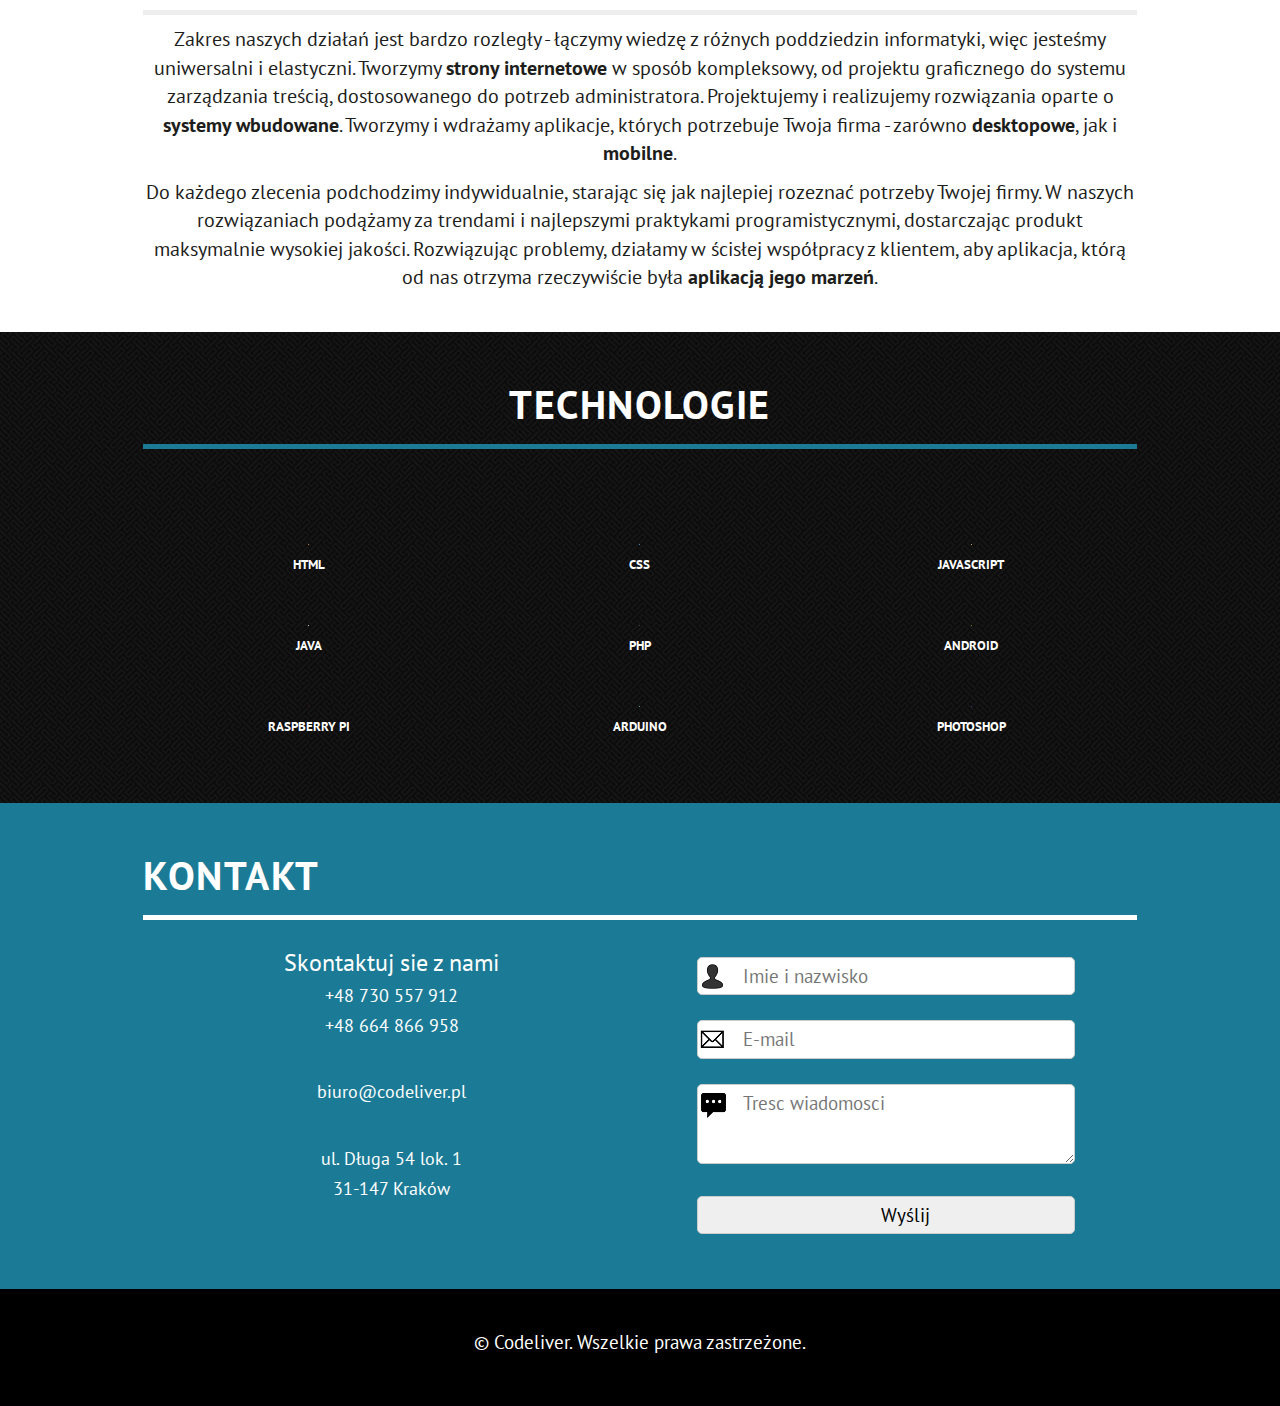
==== commit a7109028: "mobile menu" ====
--- a/index.html
+++ b/index.html
@@ -34,7 +34,7 @@
 						<span class="icon-bar"></span>
 					</button>
 					<div id="logo" class="logo logo2 col-sm-3 "></div>
-					<div id="menu" class="menu menuLeft collapse navbar-collapse navHeaderCollapse" >
+					<div id="menu" class="menu menuLeft col-md-9 collapse navbar-collapse navHeaderCollapse" >
 						<ul class="menuList">
 							<li class="menuItem menuItemCurrent"><a href="#aboutUs" class="menuLink menuLinkAboutUs">O nas</a></li>
 							<li class="menuItem"><a href="#whatDo" class="menuLink menuLinkWhatDo">Co robimy</a></li>
--- a/css/style.css
+++ b/css/style.css
@@ -2,10 +2,12 @@
 	font-family: 'PT Sans', sans-serif;
 	font-size: 14pt;
 	color: white;
+	min-width: 320px;
 	
 }
 
 nav {
+	min-width: 320px;
 	position: fixed;
 	width: 100%;
 	top: 0;
@@ -13,6 +15,11 @@
 	z-index: 1;
 	text-transform: uppercase;
 	letter-spacing: 2px;
+	
+}
+
+.navbar-inverse{
+	background: #111111;
 }
 
 .logo {
@@ -21,28 +28,27 @@
 	height: 50px;
 	right: 25%;
 	transition: right 1s;
-}
-
-
-
-.menuLeft {
-	background: red;
+	z-index: 1;
+}
+
+
+
+.menuLeft {	
 	right: 25%;
+	transition: all 1s;	
+}
+
+.menuRight {
+	right: 0;
 	transition: all 1s;
-	
-}
-
-.menuRight {
-	right: 0px;
-	transition: all 1s;
-}
+}
+
 
 .menu {
-	
 	line-height: 50px;
 	padding: 0;
 	margin: 0;
-	background: black;
+	background: #111111;
 }
 
 @media ( max-width : 770px) {
@@ -118,6 +124,8 @@
 	background: #1B7B96;
 }
 
+
+/* Narazie dla wsyztskich menu link to samo ale zostawie narazie rozdzial bo mzoe cos bedizmey zmieniac */
 .menuLinkAboutUs:hover {
 	text-decoration: none;
 	background: #0D032A; /* For browsers that do not support gradients */
@@ -125,29 +133,36 @@
 	background: -o-radial-gradient(circle, #2B002A, #0D032A, #00001B); /* Opera 11.6 to 12.0 */
 	background: -moz-radial-gradient(circle, #2B002A, #0D032A, #00001B); /* Firefox 3.6 to 15 */
 	background: radial-gradient(circle, #2B002A, #0D032A, #00001B); /* Standard syntax */
-	font-size: 120%;
 	transition: all 0.5s;
 }
 
 .menuLinkWhatDo:hover {
-	text-decoration: none;
-	background: white;
-	color: #1D1D1B;
-	font-size: 120%;
+		text-decoration: none;
+	background: #0D032A; /* For browsers that do not support gradients */
+	background: -webkit-radial-gradient(circle, #2B002A, #0D032A, #00001B); /* Safari */
+	background: -o-radial-gradient(circle, #2B002A, #0D032A, #00001B); /* Opera 11.6 to 12.0 */
+	background: -moz-radial-gradient(circle, #2B002A, #0D032A, #00001B); /* Firefox 3.6 to 15 */
+	background: radial-gradient(circle, #2B002A, #0D032A, #00001B); /* Standard syntax */
 	transition: all 0.5s;
 }
 
 .menuLinkTechnology:hover {
-	text-decoration: none;
-	background-image: url("../img/pw_maze_black.png");
-	font-size: 120%;
+		text-decoration: none;
+	background: #0D032A; /* For browsers that do not support gradients */
+	background: -webkit-radial-gradient(circle, #2B002A, #0D032A, #00001B); /* Safari */
+	background: -o-radial-gradient(circle, #2B002A, #0D032A, #00001B); /* Opera 11.6 to 12.0 */
+	background: -moz-radial-gradient(circle, #2B002A, #0D032A, #00001B); /* Firefox 3.6 to 15 */
+	background: radial-gradient(circle, #2B002A, #0D032A, #00001B); /* Standard syntax */
 	transition: all 0.5s;
 }
 
 .menuLinkContact:hover {
 	text-decoration: none;
-	background: #1B7B96;
-	font-size: 120%;
+	background: #0D032A; /* For browsers that do not support gradients */
+	background: -webkit-radial-gradient(circle, #2B002A, #0D032A, #00001B); /* Safari */
+	background: -o-radial-gradient(circle, #2B002A, #0D032A, #00001B); /* Opera 11.6 to 12.0 */
+	background: -moz-radial-gradient(circle, #2B002A, #0D032A, #00001B); /* Firefox 3.6 to 15 */
+	background: radial-gradient(circle, #2B002A, #0D032A, #00001B); /* Standard syntax */
 	transition: all 0.5s;
 }
 
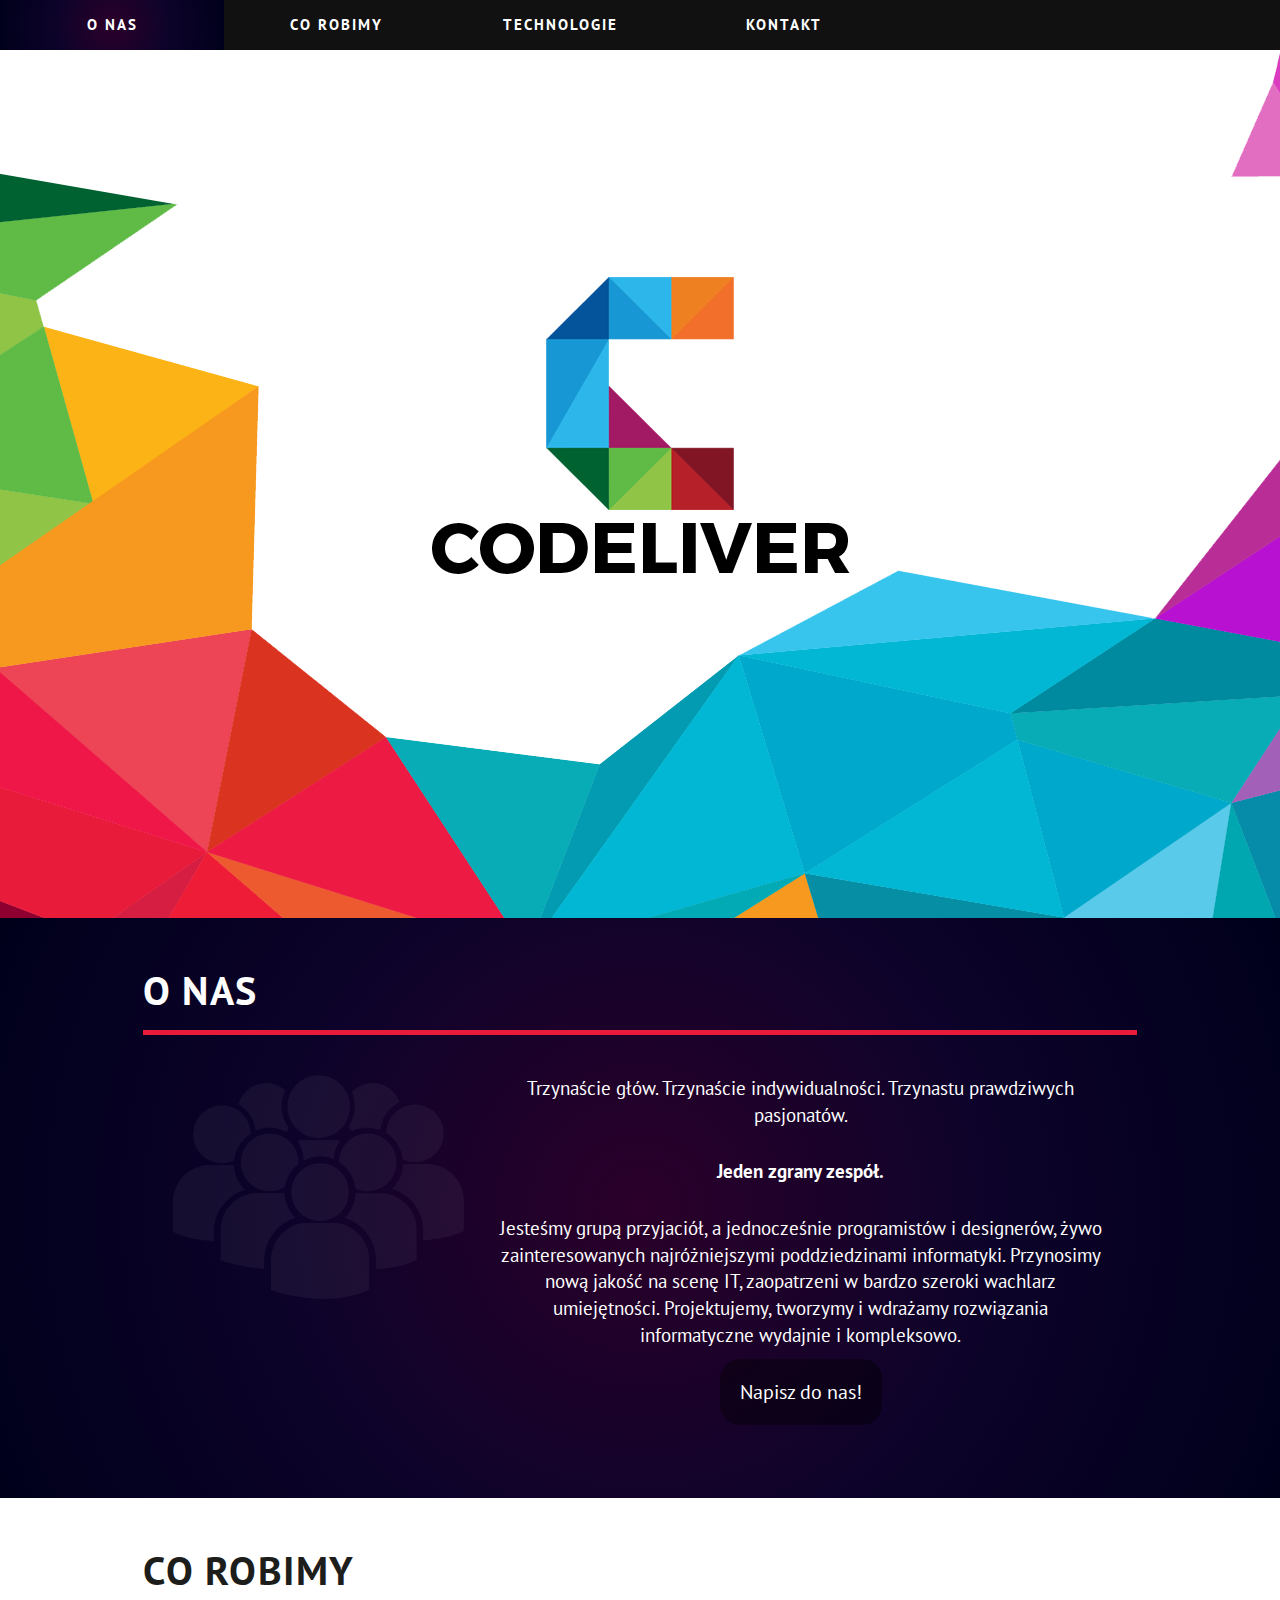
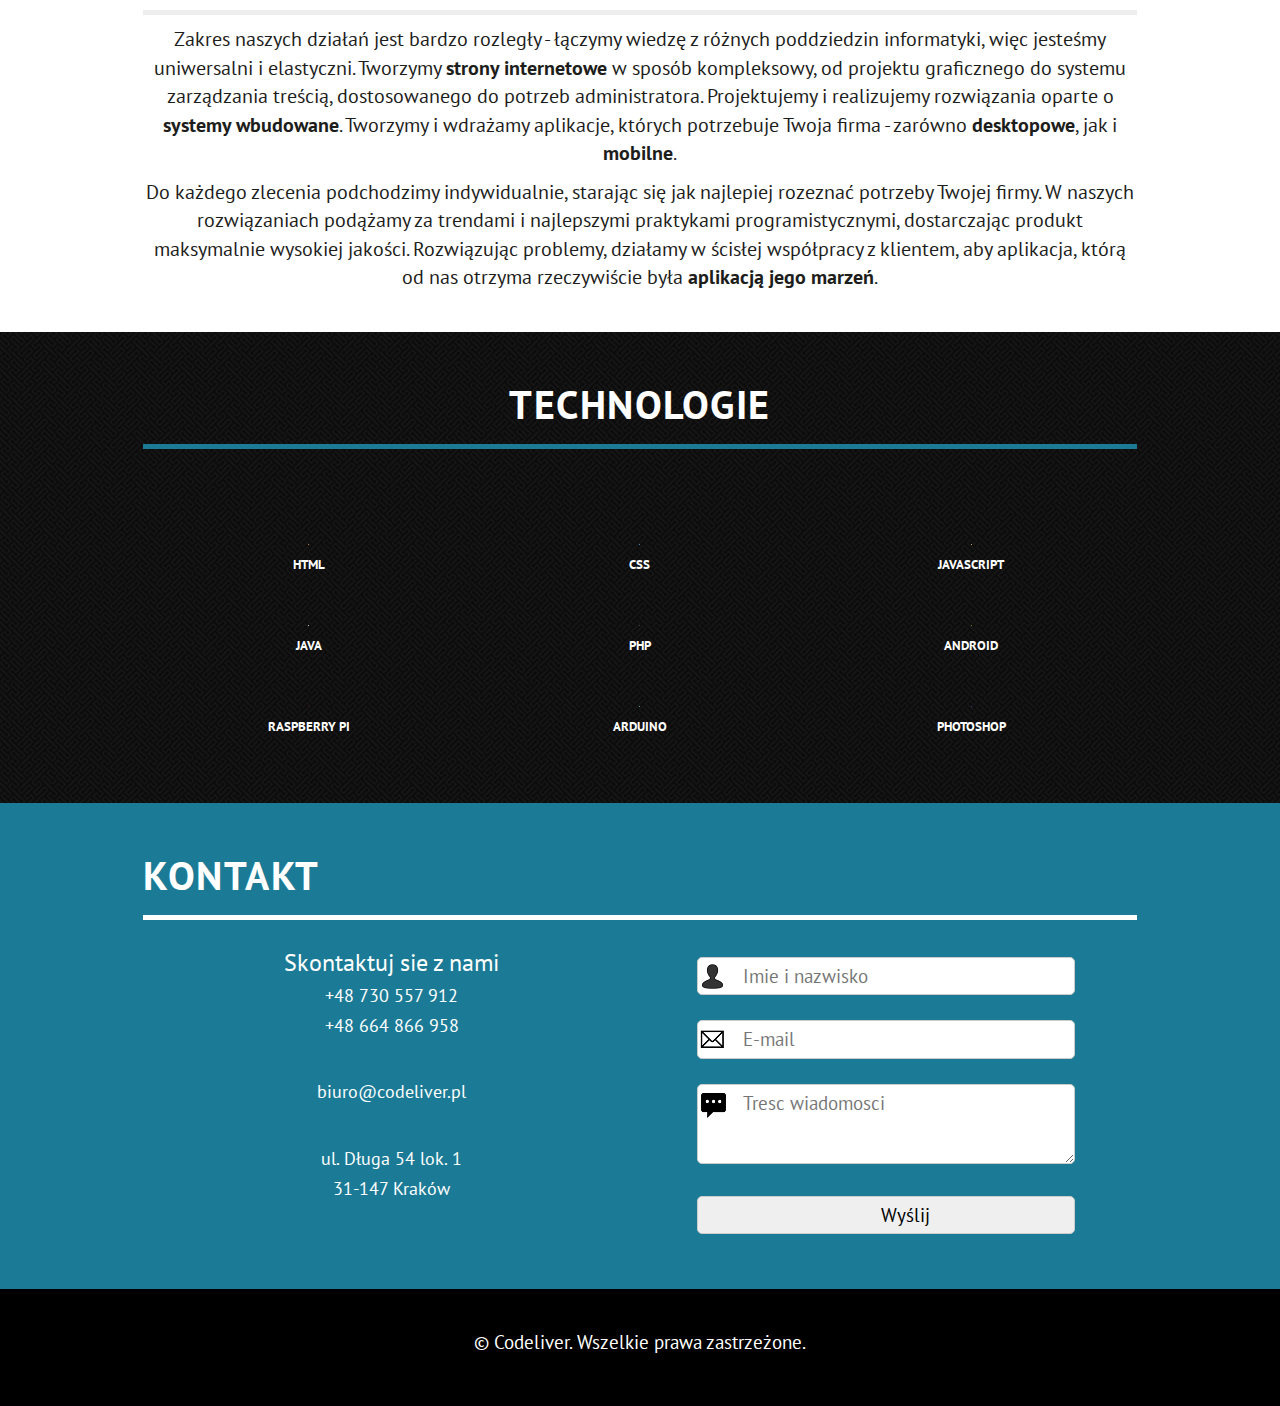
==== commit 6669474c: "fix" ====
--- a/index.html
+++ b/index.html
@@ -15,18 +15,7 @@
 </head>
 <body>
 	<div class="container-fluid">
-	<!--	<nav class="row ">
-			<div id="logo" class="logo logo2 col-sm-3 "></div>
-			<div id="menu" class="menu col-sm-9 col-xs-12 menuLeft">
-				<ul class="menuList">
-					<li class="menuItem menuItemCurrent"><a href="#aboutUs" class="menuLink menuLinkAboutUs">O nas</a></li>
-					<li class="menuItem"><a href="#whatDo" class="menuLink menuLinkWhatDo">Co robimy</a></li>
-					<li class="menuItem"><a href="#technology" class="menuLink menuLinkTechnology">Technologie</a></li>
-					<li class="menuItem"><a href="#contact" class="menuLink menuLinkContact">Kontakt</a></li>
-				</ul>
-			</div>
-		</nav>
-		-->
+	
 		<nav class="row  navbar-inverse navbar-static-top">
 					<button class="navbar-toggle" data-toggle = "collapse" data-target=".navHeaderCollapse">
 						<span class="icon-bar"></span>
@@ -35,7 +24,7 @@
 					</button>
 					<div id="logo" class="logo logo2 col-sm-3 "></div>
 					<div id="menu" class="menu menuLeft col-md-9 collapse navbar-collapse navHeaderCollapse" >
-						<ul class="menuList">
+						<ul class="menuList" >
 							<li class="menuItem menuItemCurrent"><a href="#aboutUs" class="menuLink menuLinkAboutUs">O nas</a></li>
 							<li class="menuItem"><a href="#whatDo" class="menuLink menuLinkWhatDo">Co robimy</a></li>
 							<li class="menuItem"><a href="#technology" class="menuLink menuLinkTechnology">Technologie</a></li>
--- a/css/style.css
+++ b/css/style.css
@@ -49,6 +49,7 @@
 	padding: 0;
 	margin: 0;
 	background: #111111;
+
 }
 
 @media ( max-width : 770px) {
@@ -78,7 +79,10 @@
 	list-style: none;
 	padding: 0;
 	margin: 0;
-}
+	
+}
+
+
 
 .logoShow {
 	right: 0px;
@@ -88,6 +92,21 @@
 
 
 
+@media ( min-width : 990px) {
+.menu{
+		line-height: 50px;
+	padding: 0;
+	margin: 0;
+	background: #111111;
+		width: 70%;	
+	}
+}
+
+
+
+
+
+
 .menuItem {
 	width: 100%;
 	height: 100%;
@@ -103,12 +122,17 @@
 	line-height: 50px;
 }
 
+
+/* Kolory przy odwiedzaniu aktualnej zakładki elimuje narazie bo nie wiem jakei beda ładne
+TODO Darek
+
+
 .menuLinkAboutUsNewColor {
-	background: #0D032A; /* For browsers that do not support gradients */
-	background: -webkit-radial-gradient(circle, #2B002A, #0D032A, #00001B); /* Safari */
-	background: -o-radial-gradient(circle, #2B002A, #0D032A, #00001B); /* Opera 11.6 to 12.0 */
-	background: -moz-radial-gradient(circle, #2B002A, #0D032A, #00001B); /* Firefox 3.6 to 15 */
-	background: radial-gradient(circle, #2B002A, #0D032A, #00001B); /* Standard syntax */
+	background: #0D032A; 
+	background: -webkit-radial-gradient(circle, #2B002A, #0D032A, #00001B); 
+	background: -o-radial-gradient(circle, #2B002A, #0D032A, #00001B); 
+	background: -moz-radial-gradient(circle, #2B002A, #0D032A, #00001B); 
+	background: radial-gradient(circle, #2B002A, #0D032A, #00001B); 
 }
 
 .menuLinkWhatDoNewColor {
@@ -123,9 +147,11 @@
 .menuLinkContactNewColor {
 	background: #1B7B96;
 }
-
-
-/* Narazie dla wsyztskich menu link to samo ale zostawie narazie rozdzial bo mzoe cos bedizmey zmieniac */
+*/
+
+/* Narazie dla wsyztskich menu link to samo ale zostawie narazie rozdzial bo mzoe cos bedizmey zmieniac 
+TODO Darek
+*/
 .menuLinkAboutUs:hover {
 	text-decoration: none;
 	background: #0D032A; /* For browsers that do not support gradients */
@@ -183,6 +209,7 @@
 	text-align: center;
 }
 
+
 #aboutUs .content {
 	color: #fff;
 }
@@ -237,20 +264,29 @@
    -webkit-box-shadow: inset 0 0 10px #000000;
    box-shadow:         inset 0 0 10px #000000;
 }
+
+
 #whatDo {
 	background: white;
 	color: #1D1D1B;
-
-}
+}
+#technology {
+	background-image: url("../img/pw_maze_black.png");
+}
+#contact {
+	background: #1B7B96;
+}
+
+
+
+
 #whatDo h1.major {
 		border-bottom: solid 5px #eeeeee;
 		color: #1D1D1B;
 		text-align: left;
 }
 
-#technology {
-	background-image: url("../img/pw_maze_black.png");
-}
+
 #technology h1.major {
 		border-bottom: solid 5px #1B7B96;
 		color: white;
@@ -258,9 +294,7 @@
 		margin-bottom: 80px;
 }
 
-#contact {
-	background: #1B7B96;
-}
+
 #contact h1.major {
 	 border-bottom: solid 5px white;
 
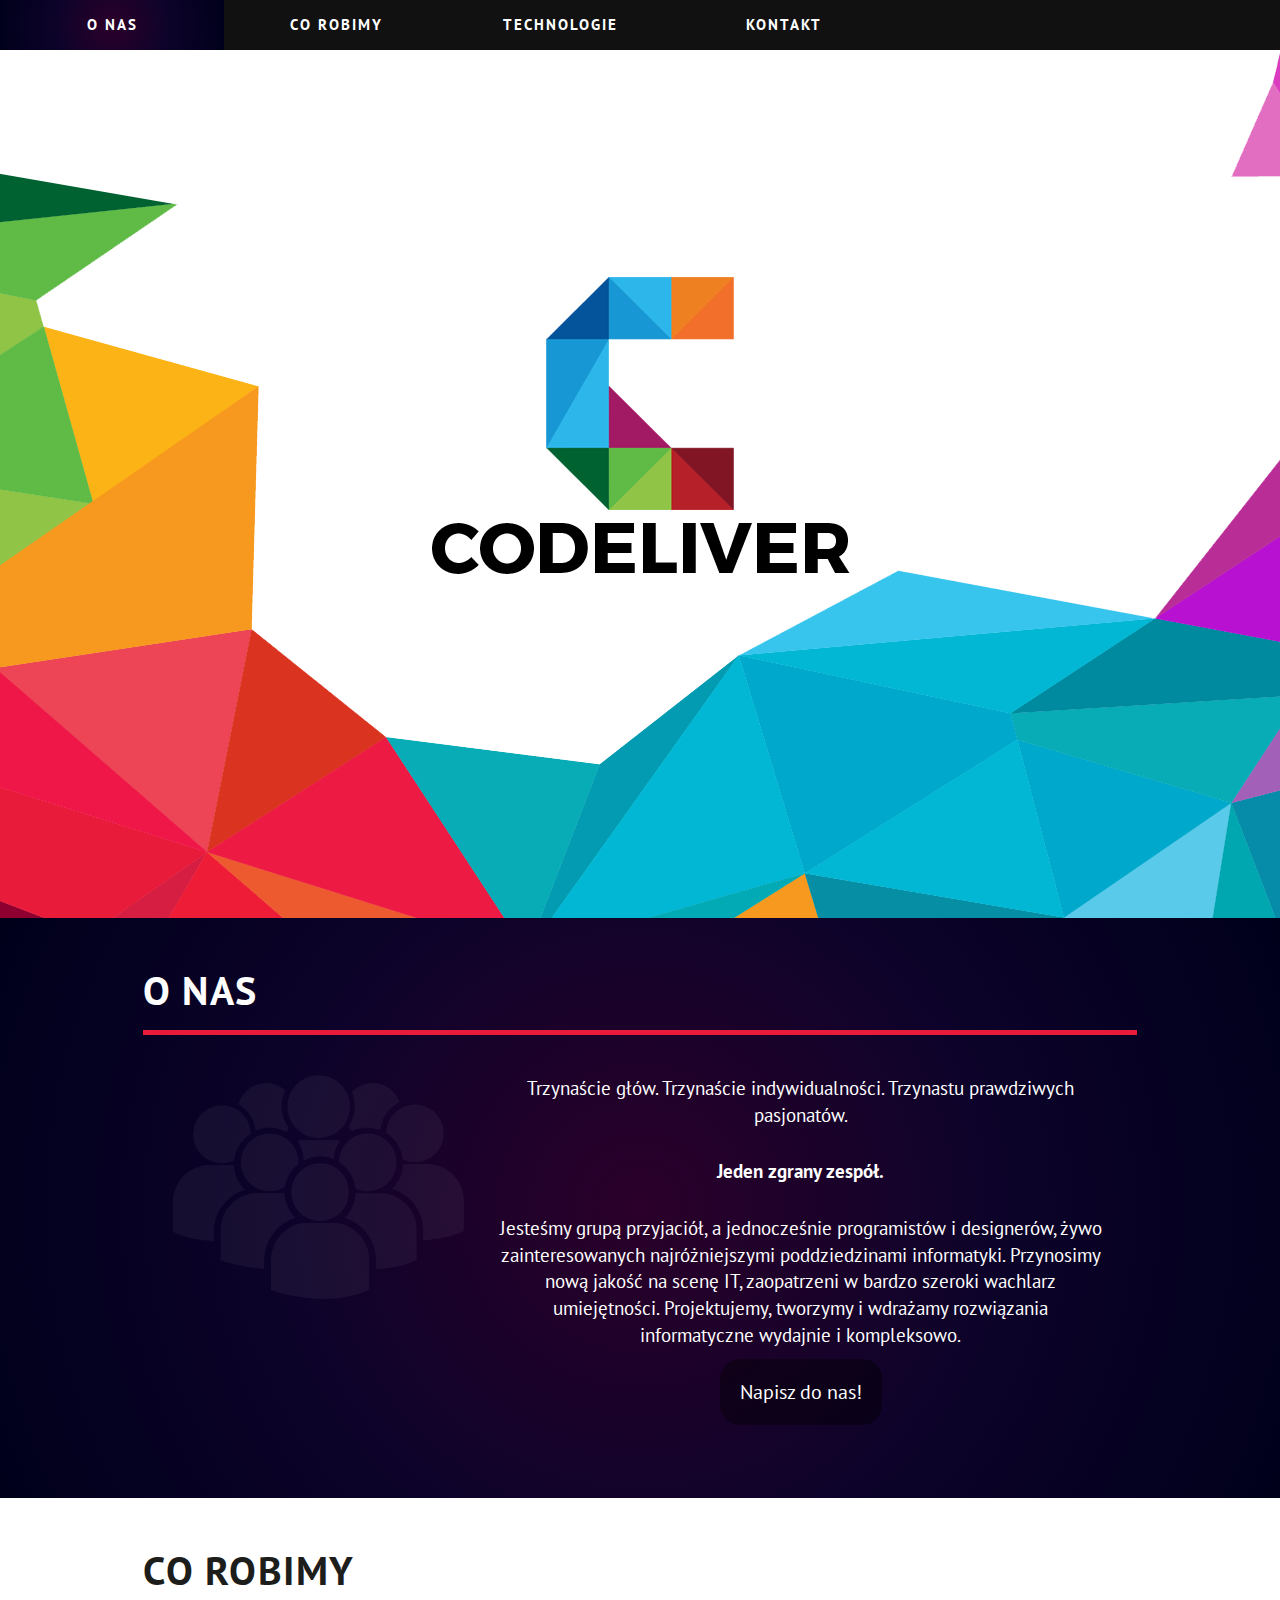
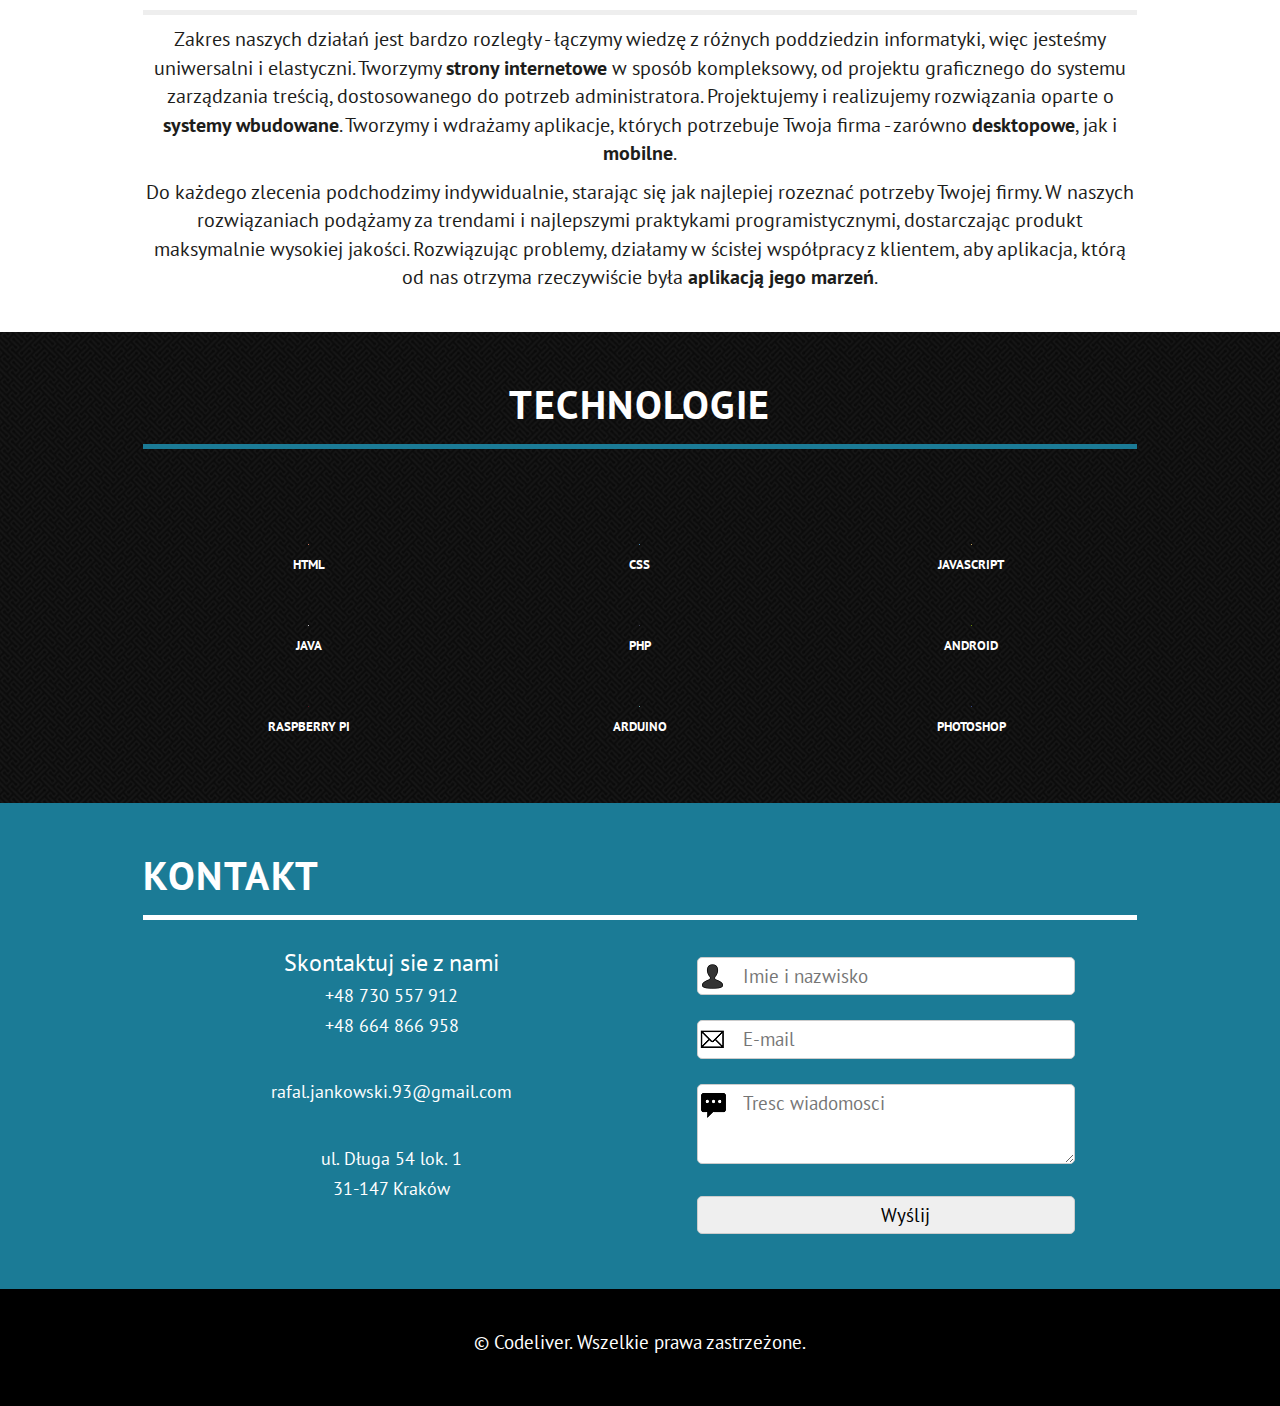
==== commit 08c2101a: "jankowski" ====
--- a/index.html
+++ b/index.html
@@ -1,189 +1,185 @@
-
 <!doctype html>
 <html>
 <head>
-<meta charset="utf-8">
-<meta http-equiv="x-ua-compatible" content="ie=edge">
-<title>Codeliver</title>
-<meta name="description" content="">
-<meta name="viewport" content="width=device-width, initial-scale=1">
+    <meta charset="utf-8">
+    <meta http-equiv="x-ua-compatible" content="ie=edge">
+    <title>Codeliver</title>
+    <meta name="description" content="">
+    <meta name="viewport" content="width=device-width, initial-scale=1">
 
-<link rel="stylesheet" href="css/normalize.css">
-<link rel="stylesheet" href="css/bootstrap.css">
-<link rel="stylesheet" href="css/style.css">
-<link href="https://fonts.googleapis.com/css?family=PT+Sans" rel="stylesheet">
+    <link rel="stylesheet" href="css/normalize.css">
+    <link rel="stylesheet" href="css/bootstrap.css">
+    <link rel="stylesheet" href="css/style.css">
+    <link href="https://fonts.googleapis.com/css?family=PT+Sans" rel="stylesheet">
 </head>
 <body>
-	<div class="container-fluid">
-	
-		<nav class="row  navbar-inverse navbar-static-top">
-					<button class="navbar-toggle" data-toggle = "collapse" data-target=".navHeaderCollapse">
-						<span class="icon-bar"></span>
-						<span class="icon-bar"></span>
-						<span class="icon-bar"></span>
-					</button>
-					<div id="logo" class="logo logo2 col-sm-3 "></div>
-					<div id="menu" class="menu menuLeft col-md-9 collapse navbar-collapse navHeaderCollapse" >
-						<ul class="menuList" >
-							<li class="menuItem menuItemCurrent"><a href="#aboutUs" class="menuLink menuLinkAboutUs">O nas</a></li>
-							<li class="menuItem"><a href="#whatDo" class="menuLink menuLinkWhatDo">Co robimy</a></li>
-							<li class="menuItem"><a href="#technology" class="menuLink menuLinkTechnology">Technologie</a></li>
-							<li class="menuItem"><a href="#contact" class="menuLink menuLinkContact">Kontakt</a></li>
-						</ul>
-					</div>
-				</nav>
-		
-		
-		
-		
-		
-		
-		
-		
-		<section class="slider row"></section>
-		<div class="shadow">
-		<section class="section row " id="aboutUs">
+<div class="container-fluid">
 
-			<div class="content">
-				<h1 class="major">O nas</h1>
-				<div class="row" id="padding-about">
-
-  			<div class="col-sm-4"><img class="aboutUsImg" src="img/about.png" alt="o firmie codeliver"></div>
-			  		<div class="col-sm-8">
-							<p>Trzynaście głów. Trzynaście indywidualności. Trzynastu prawdziwych pasjonatów.</p>
-							<p class="zgrany">Jeden zgrany zespół.</p>
-
-							<p>Jesteśmy grupą przyjaciół, a jednocześnie programistów i designerów, żywo zainteresowanych najróżniejszymi poddziedzinami informatyki. Przynosimy nową jakość na scenę IT, zaopatrzeni w
-							bardzo szeroki wachlarz umiejętności. Projektujemy, tworzymy i wdrażamy rozwiązania informatyczne wydajnie i kompleksowo.</p>
-							<p>	<a class="contactLink" href="#contact">Napisz do nas!</a></p>
-						</div>
-		</div>
-				<div class="row">
-					<div class="col-sm-12">
-
-					</div>
-				</div>
-
-			</div>
-
-		</section>
-</div>
+    <nav class="row  navbar-inverse navbar-static-top">
+        <button class="navbar-toggle" data-toggle="collapse" data-target=".navHeaderCollapse">
+            <span class="icon-bar"></span>
+            <span class="icon-bar"></span>
+            <span class="icon-bar"></span>
+        </button>
+        <div id="logo" class="logo logo2 col-sm-3 "></div>
+        <div id="menu" class="menu menuLeft col-md-9 collapse navbar-collapse navHeaderCollapse">
+            <ul class="menuList">
+                <li class="menuItem menuItemCurrent"><a href="#aboutUs" class="menuLink menuLinkAboutUs">O nas</a></li>
+                <li class="menuItem"><a href="#whatDo" class="menuLink menuLinkWhatDo">Co robimy</a></li>
+                <li class="menuItem"><a href="#technology" class="menuLink menuLinkTechnology">Technologie</a></li>
+                <li class="menuItem"><a href="#contact" class="menuLink menuLinkContact">Kontakt</a></li>
+            </ul>
+        </div>
+    </nav>
 
 
-		<section class="section row" id="whatDo">
+    <section class="slider row"></section>
+    <div class="shadow">
+        <section class="section row " id="aboutUs">
 
-			<div class="content">
-				<h1 class="major">Co robimy</h1>
-				<p class="center">
-					Zakres naszych działań jest bardzo rozległy - łączymy wiedzę z różnych poddziedzin informatyki, więc jesteśmy uniwersalni i elastyczni. Tworzymy <b>strony internetowe</b> w sposób kompleksowy, od projektu graficznego do systemu zarządzania treścią, dostosowanego do potrzeb administratora. Projektujemy i realizujemy rozwiązania oparte o <b>systemy wbudowane</b>.
-					Tworzymy i wdrażamy aplikacje, których potrzebuje Twoja firma - zarówno <b>desktopowe</b>, jak i <b>mobilne</b>.
-				</p>
-				<p class="center">Do każdego zlecenia podchodzimy indywidualnie, starając się jak najlepiej rozeznać potrzeby Twojej firmy.
-				W naszych rozwiązaniach podążamy za trendami i najlepszymi praktykami programistycznymi, dostarczając produkt maksymalnie wysokiej jakości.
-				Rozwiązując problemy, działamy w ścisłej współpracy z klientem, aby aplikacja, którą od nas otrzyma rzeczywiście była <b>aplikacją jego marzeń</b>.</p>
+            <div class="content">
+                <h1 class="major">O nas</h1>
+                <div class="row" id="padding-about">
 
-			</div>
-		</section>
-		<section class="section row" id="technology">
+                    <div class="col-sm-4"><img class="aboutUsImg" src="img/about.png" alt="o firmie codeliver"></div>
+                    <div class="col-sm-8">
+                        <p>Trzynaście głów. Trzynaście indywidualności. Trzynastu prawdziwych pasjonatów.</p>
+                        <p class="zgrany">Jeden zgrany zespół.</p>
 
-			<div class="content">
-				<h1 class="major ">Technologie</h1>
-				<div class=" col-sm-4 col-xs-6 technologyItem">
-					<img class="hideImg" src="icon/html5.png" alt=""> <span class="technologyText">html</span>
-				</div>
-				<div class="col-sm-4 col-xs-6 technologyItem">
-					<img class="hideImg" src="icon/css3.png" alt=""> <span class="technologyText">css</span>
-				</div>
-				<div class="col-sm-4 col-xs-6 technologyItem">
-					<img class="hideImg" src="icon/javascript.png" alt=""> <span class="technologyText">javascript</span>
-				</div>
-				<div class="col-sm-4 col-xs-6 technologyItem">
-					<img class="hideImg" src="icon/java2.png" alt=""> <span class="technologyText">java</span>
-				</div>
-				<!-- <div class="col-md-3 col-sm-4 col-xs-6 technologyItem">
-					<img class="hideImg" src="icon/angular.png" alt=""> <span class="technologyText">angularjs</span>
-				</div> -->
-				<div class="col-sm-4 col-xs-6 technologyItem">
-					<img class="hideImg" src="icon/php.png" alt=""> <span class="technologyText">php</span>
-				</div>
-				<div class="col-sm-4 col-xs-6 technologyItem">
-					<img class="hideImg" src="icon/android.png" alt=""> <span class="technologyText">android</span>
-				</div>
-				<!-- <div class="col-md-3 col-sm-4 col-xs-6 technologyItem">
-					<img class="hideImg" src="icon/csharp.png" alt=""> <span class="technologyText">c#</span>
-				</div> -->
-				<div class="col-sm-4 col-xs-6 technologyItem">
-					<img class="hideImg" src="icon/rpi.png" alt=""> <span class="technologyText">Raspberry Pi</span>
-				</div>
-				<div class="col-sm-4 col-xs-6 technologyItem">
-					<img class="hideImg" src="icon/arduino.png" alt=""> <span class="technologyText">arduino</span>
-				</div>
-				<div class="col-sm-4 col-xs-6 technologyItem">
-					<img class="hideImg" src="icon/photoshop.png" alt=""> <span class="technologyText">photoshop</span>
-				</div>
-				<!-- <div class="col-md-3 col-sm-4 col-xs-6 technologyItem">
-					<img class="hideImg" src="icon/ilustrator.png" alt=""> <span class="technologyText">illustrator</span>
-				</div> -->
-			</div>
-		</section>
-		<!--	<section class="section row" id="team">
-			<h1>Zespół</h1>
-			<div class="content">
-				<p>Lorem Ipsum jest tekstem stosowanym jako przykładowy wypełniacz w przemyśle poligraficznym. Został po raz pierwszy użyty w XV w. przez nieznanego drukarza do wypełnienia tekstem próbnej
-					książki. Pięć wieków później zaczął być używany przemyśle elektronicznym, pozostając praktycznie niezmienionym</p>
-				<p>Lorem Ipsum jest tekstem stosowanym jako przykładowy wypełniacz w przemyśle poligraficznym. Został po raz pierwszy użyty w XV w. przez nieznanego drukarza do wypełnienia tekstem próbnej
-					książki. Pięć wieków później zaczął być używany przemyśle elektronicznym, pozostając praktycznie niezmienionym</p>
-			</div>
-		</section>-->
-		<section class="section row" id="contact">
+                        <p>Jesteśmy grupą przyjaciół, a jednocześnie programistów i designerów, żywo zainteresowanych najróżniejszymi poddziedzinami informatyki. Przynosimy nową
+                            jakość na scenę IT, zaopatrzeni w
+                            bardzo szeroki wachlarz umiejętności. Projektujemy, tworzymy i wdrażamy rozwiązania informatyczne wydajnie i kompleksowo.</p>
+                        <p><a class="contactLink" href="#contact">Napisz do nas!</a></p>
+                    </div>
+                </div>
+                <div class="row">
+                    <div class="col-sm-12">
 
-			<div class="content">
-				<h1 class="major">Kontakt</h1>
-				<div id="contactText" class="col-sm-6">
-					<h3>Skontaktuj sie z nami</h3>
-					<h4>+48 730 557 912</h4>
-					<h4>+48 664 866 958</h4>
-					</br>
-					<h4>biuro@codeliver.pl</h4>
-					</br>
-					<h4>ul. Długa 54 lok. 1</h4>
-					<h4>31-147 Kraków</h4>
-				</div>
-				<div id="contactForm" class="col-sm-6">
-					<form>
-						<input name="name" class="contactFormName" placeholder="Imie i nazwisko"> <input name="email" class="contactFormEmail" type="email" placeholder="E-mail">
-						<textarea name="message" class="contactFormMessage" placeholder="Tresc wiadomosci"></textarea>
-						<input id="submit" name="submit" type="submit" value="Wyślij">
-					</form>
-				</div>
-			</div>
-		</section>
-		<footer class="row ">
-			<div class="container">
-				<p>&copy; Codeliver. Wszelkie prawa zastrzeżone.</p>
-			</div>
-		</footer>
-	</div>
-	<script type="text/javascript" src="js/angular.min.js"></script>
-	<script type="text/javascript" src="js/jquery-2.2.3.min.js"></script>
-	<script type="text/javascript" src="js/bootstrap.min.js"></script>
-	<script type="text/javascript" src="js/bootstrap.min.js"></script>
-	<script type="text/javascript" src="js/script.js"></script>
-	<script src="js/demo-1.js"></script>
-	<script type="text/javascript">
-		$(function() {
-			$('form').bind('submit', function() {
-				$.ajax({
-					type : 'post',
-					url : 'contact.php',
-					data : $('form').serialize(),
-					success : function() {
-						alert('Wiadomosc została wysłana');
-					}
-				});
-				return false;
-			});
-		});
-	</script>
+                    </div>
+                </div>
+
+            </div>
+
+        </section>
+    </div>
+
+
+    <section class="section row" id="whatDo">
+
+        <div class="content">
+            <h1 class="major">Co robimy</h1>
+            <p class="center">
+                Zakres naszych działań jest bardzo rozległy - łączymy wiedzę z różnych poddziedzin informatyki, więc jesteśmy uniwersalni i elastyczni. Tworzymy <b>strony
+                internetowe</b> w sposób kompleksowy, od projektu graficznego do systemu zarządzania treścią, dostosowanego do potrzeb administratora. Projektujemy i realizujemy
+                rozwiązania oparte o <b>systemy wbudowane</b>.
+                Tworzymy i wdrażamy aplikacje, których potrzebuje Twoja firma - zarówno <b>desktopowe</b>, jak i <b>mobilne</b>.
+            </p>
+            <p class="center">Do każdego zlecenia podchodzimy indywidualnie, starając się jak najlepiej rozeznać potrzeby Twojej firmy.
+                W naszych rozwiązaniach podążamy za trendami i najlepszymi praktykami programistycznymi, dostarczając produkt maksymalnie wysokiej jakości.
+                Rozwiązując problemy, działamy w ścisłej współpracy z klientem, aby aplikacja, którą od nas otrzyma rzeczywiście była <b>aplikacją jego marzeń</b>.</p>
+
+        </div>
+    </section>
+    <section class="section row" id="technology">
+
+        <div class="content">
+            <h1 class="major ">Technologie</h1>
+            <div class=" col-sm-4 col-xs-6 technologyItem">
+                <img class="hideImg" src="icon/html5.png" alt=""> <span class="technologyText">html</span>
+            </div>
+            <div class="col-sm-4 col-xs-6 technologyItem">
+                <img class="hideImg" src="icon/css3.png" alt=""> <span class="technologyText">css</span>
+            </div>
+            <div class="col-sm-4 col-xs-6 technologyItem">
+                <img class="hideImg" src="icon/javascript.png" alt=""> <span class="technologyText">javascript</span>
+            </div>
+            <div class="col-sm-4 col-xs-6 technologyItem">
+                <img class="hideImg" src="icon/java2.png" alt=""> <span class="technologyText">java</span>
+            </div>
+            <!-- <div class="col-md-3 col-sm-4 col-xs-6 technologyItem">
+                <img class="hideImg" src="icon/angular.png" alt=""> <span class="technologyText">angularjs</span>
+            </div> -->
+            <div class="col-sm-4 col-xs-6 technologyItem">
+                <img class="hideImg" src="icon/php.png" alt=""> <span class="technologyText">php</span>
+            </div>
+            <div class="col-sm-4 col-xs-6 technologyItem">
+                <img class="hideImg" src="icon/android.png" alt=""> <span class="technologyText">android</span>
+            </div>
+            <!-- <div class="col-md-3 col-sm-4 col-xs-6 technologyItem">
+                <img class="hideImg" src="icon/csharp.png" alt=""> <span class="technologyText">c#</span>
+            </div> -->
+            <div class="col-sm-4 col-xs-6 technologyItem">
+                <img class="hideImg" src="icon/rpi.png" alt=""> <span class="technologyText">Raspberry Pi</span>
+            </div>
+            <div class="col-sm-4 col-xs-6 technologyItem">
+                <img class="hideImg" src="icon/arduino.png" alt=""> <span class="technologyText">arduino</span>
+            </div>
+            <div class="col-sm-4 col-xs-6 technologyItem">
+                <img class="hideImg" src="icon/photoshop.png" alt=""> <span class="technologyText">photoshop</span>
+            </div>
+            <!-- <div class="col-md-3 col-sm-4 col-xs-6 technologyItem">
+                <img class="hideImg" src="icon/ilustrator.png" alt=""> <span class="technologyText">illustrator</span>
+            </div> -->
+        </div>
+    </section>
+    <!--	<section class="section row" id="team">
+        <h1>Zespół</h1>
+        <div class="content">
+            <p>Lorem Ipsum jest tekstem stosowanym jako przykładowy wypełniacz w przemyśle poligraficznym. Został po raz pierwszy użyty w XV w. przez nieznanego drukarza do wypełnienia tekstem próbnej
+                książki. Pięć wieków później zaczął być używany przemyśle elektronicznym, pozostając praktycznie niezmienionym</p>
+            <p>Lorem Ipsum jest tekstem stosowanym jako przykładowy wypełniacz w przemyśle poligraficznym. Został po raz pierwszy użyty w XV w. przez nieznanego drukarza do wypełnienia tekstem próbnej
+                książki. Pięć wieków później zaczął być używany przemyśle elektronicznym, pozostając praktycznie niezmienionym</p>
+        </div>
+    </section>-->
+    <section class="section row" id="contact">
+
+        <div class="content">
+            <h1 class="major">Kontakt</h1>
+            <div id="contactText" class="col-sm-6">
+                <h3>Skontaktuj sie z nami</h3>
+                <h4>+48 730 557 912</h4>
+                <h4>+48 664 866 958</h4>
+                </br>
+                <h4>rafal.jankowski.93@gmail.com</h4>
+                </br>
+                <h4>ul. Długa 54 lok. 1</h4>
+                <h4>31-147 Kraków</h4>
+            </div>
+            <div id="contactForm" class="col-sm-6">
+                <form>
+                    <input name="name" class="contactFormName" placeholder="Imie i nazwisko"> <input name="email" class="contactFormEmail" type="email" placeholder="E-mail">
+                    <textarea name="message" class="contactFormMessage" placeholder="Tresc wiadomosci"></textarea>
+                    <input id="submit" name="submit" type="submit" value="Wyślij">
+                </form>
+            </div>
+        </div>
+    </section>
+    <footer class="row ">
+        <div class="container">
+            <p>&copy; Codeliver. Wszelkie prawa zastrzeżone.</p>
+        </div>
+    </footer>
+</div>
+<script type="text/javascript" src="js/angular.min.js"></script>
+<script type="text/javascript" src="js/jquery-2.2.3.min.js"></script>
+<script type="text/javascript" src="js/bootstrap.min.js"></script>
+<script type="text/javascript" src="js/bootstrap.min.js"></script>
+<script type="text/javascript" src="js/script.js"></script>
+<script src="js/demo-1.js"></script>
+<script type="text/javascript">
+    $(function () {
+        $('form').bind('submit', function () {
+            $.ajax({
+                type: 'post',
+                url: 'contact.php',
+                data: $('form').serialize(),
+                success: function () {
+                    alert('Wiadomosc została wysłana');
+                }
+            });
+            return false;
+        });
+    });
+</script>
 </body>
 </html>
--- a/css/style.css
+++ b/css/style.css
@@ -1,127 +1,117 @@
 body {
-	font-family: 'PT Sans', sans-serif;
-	font-size: 14pt;
-	color: white;
-	min-width: 320px;
-	
+    font-family: 'PT Sans', sans-serif;
+    font-size: 14pt;
+    color: white;
+    min-width: 320px;
+
 }
 
 nav {
-	min-width: 320px;
-	position: fixed;
-	width: 100%;
-	top: 0;
-	background: #111111;
-	z-index: 1;
-	text-transform: uppercase;
-	letter-spacing: 2px;
-	
-}
-
-.navbar-inverse{
-	background: #111111;
+    min-width: 320px;
+    position: fixed;
+    width: 100%;
+    top: 0;
+    background: #111111;
+    z-index: 1;
+    text-transform: uppercase;
+    letter-spacing: 2px;
+
+}
+
+.navbar-inverse {
+    background: #111111;
 }
 
 .logo {
-	position: relative;
-	background: url('../img/logo.png') center/cover;
-	height: 50px;
-	right: 25%;
-	transition: right 1s;
-	z-index: 1;
-}
-
-
-
-.menuLeft {	
-	right: 25%;
-	transition: all 1s;	
+    position: relative;
+    background: url('../img/logo.png') center/cover;
+    height: 50px;
+    right: 25%;
+    transition: right 1s;
+    z-index: 1;
+}
+
+.menuLeft {
+    right: 25%;
+    transition: all 1s;
 }
 
 .menuRight {
-	right: 0;
-	transition: all 1s;
-}
-
+    right: 0;
+    transition: all 1s;
+}
 
 .menu {
-	line-height: 50px;
-	padding: 0;
-	margin: 0;
-	background: #111111;
-
-}
-
-@media ( max-width : 770px) {
-.navbar-toggle{
-	
-	z-index: 2;
-}
-	.logo {
-		right: 0;
-		height: 80px;
-		text-align: center
-	}
-	.menuLeft {
-		right: 0px;
-		transition: all 1s;
-	}
-	.aboutUsImg {
-			height: 50%;
-			width: 50%;
-	}
-}
-
-@media ( min-width : 770px) {
-.menuList {
-	display: flex;
-	justify-content: space-between;
-	list-style: none;
-	padding: 0;
-	margin: 0;
-	
-}
-
-
-
-.logoShow {
-	right: 0px;
-	transition: all 1s;
-}
-}
-
-
-
-@media ( min-width : 990px) {
-.menu{
-		line-height: 50px;
-	padding: 0;
-	margin: 0;
-	background: #111111;
-		width: 70%;	
-	}
-}
-
-
-
-
-
+    line-height: 50px;
+    padding: 0;
+    margin: 0;
+    background: #111111;
+
+}
+
+@media ( max-width: 770px) {
+    .navbar-toggle {
+
+        z-index: 2;
+    }
+
+    .logo {
+        right: 0;
+        height: 80px;
+        text-align: center
+    }
+
+    .menuLeft {
+        right: 0px;
+        transition: all 1s;
+    }
+
+    .aboutUsImg {
+        height: 50%;
+        width: 50%;
+    }
+}
+
+@media ( min-width: 770px) {
+    .menuList {
+        display: flex;
+        justify-content: space-between;
+        list-style: none;
+        padding: 0;
+        margin: 0;
+
+    }
+
+    .logoShow {
+        right: 0px;
+        transition: all 1s;
+    }
+}
+
+@media ( min-width: 990px) {
+    .menu {
+        line-height: 50px;
+        padding: 0;
+        margin: 0;
+        background: #111111;
+        width: 70%;
+    }
+}
 
 .menuItem {
-	width: 100%;
-	height: 100%;
+    width: 100%;
+    height: 100%;
 }
 
 .menuLink {
-	display: block;
-	text-align: center;
-	font-weight: bold;
-	font-size: 80%;
-	text-decoration: none;
-	color: white;
-	line-height: 50px;
-}
-
+    display: block;
+    text-align: center;
+    font-weight: bold;
+    font-size: 80%;
+    text-decoration: none;
+    color: white;
+    line-height: 50px;
+}
 
 /* Kolory przy odwiedzaniu aktualnej zakładki elimuje narazie bo nie wiem jakei beda ładne
 TODO Darek
@@ -153,285 +143,282 @@
 TODO Darek
 */
 .menuLinkAboutUs:hover {
-	text-decoration: none;
-	background: #0D032A; /* For browsers that do not support gradients */
-	background: -webkit-radial-gradient(circle, #2B002A, #0D032A, #00001B); /* Safari */
-	background: -o-radial-gradient(circle, #2B002A, #0D032A, #00001B); /* Opera 11.6 to 12.0 */
-	background: -moz-radial-gradient(circle, #2B002A, #0D032A, #00001B); /* Firefox 3.6 to 15 */
-	background: radial-gradient(circle, #2B002A, #0D032A, #00001B); /* Standard syntax */
-	transition: all 0.5s;
+    text-decoration: none;
+    background: #0D032A; /* For browsers that do not support gradients */
+    background: -webkit-radial-gradient(circle, #2B002A, #0D032A, #00001B); /* Safari */
+    background: -o-radial-gradient(circle, #2B002A, #0D032A, #00001B); /* Opera 11.6 to 12.0 */
+    background: -moz-radial-gradient(circle, #2B002A, #0D032A, #00001B); /* Firefox 3.6 to 15 */
+    background: radial-gradient(circle, #2B002A, #0D032A, #00001B); /* Standard syntax */
+    transition: all 0.5s;
 }
 
 .menuLinkWhatDo:hover {
-		text-decoration: none;
-	background: #0D032A; /* For browsers that do not support gradients */
-	background: -webkit-radial-gradient(circle, #2B002A, #0D032A, #00001B); /* Safari */
-	background: -o-radial-gradient(circle, #2B002A, #0D032A, #00001B); /* Opera 11.6 to 12.0 */
-	background: -moz-radial-gradient(circle, #2B002A, #0D032A, #00001B); /* Firefox 3.6 to 15 */
-	background: radial-gradient(circle, #2B002A, #0D032A, #00001B); /* Standard syntax */
-	transition: all 0.5s;
+    text-decoration: none;
+    background: #0D032A; /* For browsers that do not support gradients */
+    background: -webkit-radial-gradient(circle, #2B002A, #0D032A, #00001B); /* Safari */
+    background: -o-radial-gradient(circle, #2B002A, #0D032A, #00001B); /* Opera 11.6 to 12.0 */
+    background: -moz-radial-gradient(circle, #2B002A, #0D032A, #00001B); /* Firefox 3.6 to 15 */
+    background: radial-gradient(circle, #2B002A, #0D032A, #00001B); /* Standard syntax */
+    transition: all 0.5s;
 }
 
 .menuLinkTechnology:hover {
-		text-decoration: none;
-	background: #0D032A; /* For browsers that do not support gradients */
-	background: -webkit-radial-gradient(circle, #2B002A, #0D032A, #00001B); /* Safari */
-	background: -o-radial-gradient(circle, #2B002A, #0D032A, #00001B); /* Opera 11.6 to 12.0 */
-	background: -moz-radial-gradient(circle, #2B002A, #0D032A, #00001B); /* Firefox 3.6 to 15 */
-	background: radial-gradient(circle, #2B002A, #0D032A, #00001B); /* Standard syntax */
-	transition: all 0.5s;
+    text-decoration: none;
+    background: #0D032A; /* For browsers that do not support gradients */
+    background: -webkit-radial-gradient(circle, #2B002A, #0D032A, #00001B); /* Safari */
+    background: -o-radial-gradient(circle, #2B002A, #0D032A, #00001B); /* Opera 11.6 to 12.0 */
+    background: -moz-radial-gradient(circle, #2B002A, #0D032A, #00001B); /* Firefox 3.6 to 15 */
+    background: radial-gradient(circle, #2B002A, #0D032A, #00001B); /* Standard syntax */
+    transition: all 0.5s;
 }
 
 .menuLinkContact:hover {
-	text-decoration: none;
-	background: #0D032A; /* For browsers that do not support gradients */
-	background: -webkit-radial-gradient(circle, #2B002A, #0D032A, #00001B); /* Safari */
-	background: -o-radial-gradient(circle, #2B002A, #0D032A, #00001B); /* Opera 11.6 to 12.0 */
-	background: -moz-radial-gradient(circle, #2B002A, #0D032A, #00001B); /* Firefox 3.6 to 15 */
-	background: radial-gradient(circle, #2B002A, #0D032A, #00001B); /* Standard syntax */
-	transition: all 0.5s;
+    text-decoration: none;
+    background: #0D032A; /* For browsers that do not support gradients */
+    background: -webkit-radial-gradient(circle, #2B002A, #0D032A, #00001B); /* Safari */
+    background: -o-radial-gradient(circle, #2B002A, #0D032A, #00001B); /* Opera 11.6 to 12.0 */
+    background: -moz-radial-gradient(circle, #2B002A, #0D032A, #00001B); /* Firefox 3.6 to 15 */
+    background: radial-gradient(circle, #2B002A, #0D032A, #00001B); /* Standard syntax */
+    transition: all 0.5s;
 }
 
 .slider {
-	background-color: #fff;
-	background: url('../img/bgMain.png') center/cover;
-	min-height: 100vh;
-	margin-top: 2vh;
+    background-color: #fff;
+    background: url('../img/bgMain.png') center/cover;
+    min-height: 100vh;
+    margin-top: 2vh;
 }
 
 .zgrany {
-	text-decoration: none;
-	font-weight: bold;
-	font-size: 10.5rem;
-}
-
-.center{
-	text-align: center;
-}
-
+    text-decoration: none;
+    font-weight: bold;
+    font-size: 10.5rem;
+}
+
+.center {
+    text-align: center;
+}
 
 #aboutUs .content {
-	color: #fff;
-}
-
-#whatDo .content{
-	font-size: 2rem;
-}
-
-.whatDoTitle{
-	text-decoration: none;
-	font-weight: bold;
-	font-size: 3rem;
+    color: #fff;
+}
+
+#whatDo .content {
+    font-size: 2rem;
+}
+
+.whatDoTitle {
+    text-decoration: none;
+    font-weight: bold;
+    font-size: 3rem;
 }
 
 #aboutUs {
-	background: #0D032A; /* For browsers that do not support gradients */
-	background: -webkit-radial-gradient(circle, #2B002A, #0D032A, #00001B); /* Safari */
-	background: -o-radial-gradient(circle, #2B002A, #0D032A, #00001B); /* Opera 11.6 to 12.0 */
-	background: -moz-radial-gradient(circle, #2B002A, #0D032A, #00001B); /* Firefox 3.6 to 15 */
-	background: radial-gradient(circle, #2B002A, #0D032A, #00001B); /* Standard syntax */
+    background: #0D032A; /* For browsers that do not support gradients */
+    background: -webkit-radial-gradient(circle, #2B002A, #0D032A, #00001B); /* Safari */
+    background: -o-radial-gradient(circle, #2B002A, #0D032A, #00001B); /* Opera 11.6 to 12.0 */
+    background: -moz-radial-gradient(circle, #2B002A, #0D032A, #00001B); /* Firefox 3.6 to 15 */
+    background: radial-gradient(circle, #2B002A, #0D032A, #00001B); /* Standard syntax */
 }
 
 #aboutUs p {
-	text-align: center;
-	font-size: 100%;
-	margin-bottom: 30px;
-}
+    text-align: center;
+    font-size: 100%;
+    margin-bottom: 30px;
+}
+
 .aboutUsImg {
-		height: 100%;
-		width: 100%;
+    height: 100%;
+    width: 100%;
     margin: auto;
-		opacity: 0.05;
-	 	filter: alpha(opacity=5); /* For IE8 and earlier */
-}
-#padding-about{
-	padding: 30px;
+    opacity: 0.05;
+    filter: alpha(opacity=5); /* For IE8 and earlier */
+}
+
+#padding-about {
+    padding: 30px;
 }
 
 h1.major, h2.major, h3.major, h4.major, h5.major, h6.major {
-	border-bottom: solid 5px #E91B3B;
-	text-align: left;
-	font-size: 4rem;
-	text-transform: uppercase;
-	color: white;
-	padding-bottom: 2vh;
-	font-weight: 700;
-	letter-spacing: 1.5px;
-
-}
+    border-bottom: solid 5px #E91B3B;
+    text-align: left;
+    font-size: 4rem;
+    text-transform: uppercase;
+    color: white;
+    padding-bottom: 2vh;
+    font-weight: 700;
+    letter-spacing: 1.5px;
+
+}
+
 .shadow {
-   -moz-box-shadow:    inset 0 0 10px #000000;
-   -webkit-box-shadow: inset 0 0 10px #000000;
-   box-shadow:         inset 0 0 10px #000000;
-}
-
+    -moz-box-shadow: inset 0 0 10px #000000;
+    -webkit-box-shadow: inset 0 0 10px #000000;
+    box-shadow: inset 0 0 10px #000000;
+}
 
 #whatDo {
-	background: white;
-	color: #1D1D1B;
-}
+    background: white;
+    color: #1D1D1B;
+}
+
 #technology {
-	background-image: url("../img/pw_maze_black.png");
-}
+    background-image: url("../img/pw_maze_black.png");
+}
+
 #contact {
-	background: #1B7B96;
-}
-
-
-
+    background: #1B7B96;
+}
 
 #whatDo h1.major {
-		border-bottom: solid 5px #eeeeee;
-		color: #1D1D1B;
-		text-align: left;
-}
-
+    border-bottom: solid 5px #eeeeee;
+    color: #1D1D1B;
+    text-align: left;
+}
 
 #technology h1.major {
-		border-bottom: solid 5px #1B7B96;
-		color: white;
-		text-align: center;
-		margin-bottom: 80px;
-}
-
+    border-bottom: solid 5px #1B7B96;
+    color: white;
+    text-align: center;
+    margin-bottom: 80px;
+}
 
 #contact h1.major {
-	 border-bottom: solid 5px white;
+    border-bottom: solid 5px white;
 
 }
 
 .contactLink {
 
-	text-align: center;
-	font-size: 2rem;
-	color: white;
-	background-color: rgba(0, 0, 0, 0.4);
-	text-decoration: none;
-	margin-top: 50px;
-	padding: 20px;
-	border-radius: 20px;
-	-moz-border-radius: 20px;
-	-webkit-border-radius: 20px;
+    text-align: center;
+    font-size: 2rem;
+    color: white;
+    background-color: rgba(0, 0, 0, 0.4);
+    text-decoration: none;
+    margin-top: 50px;
+    padding: 20px;
+    border-radius: 20px;
+    -moz-border-radius: 20px;
+    -webkit-border-radius: 20px;
 }
 
 .contactLink:hover {
-	font-size: 3.5rem;
-	text-decoration: none;
-	font-weight: bold;
-	transition: all 0.5s;
+    font-size: 3.5rem;
+    text-decoration: none;
+    font-weight: bold;
+    transition: all 0.5s;
 }
 
 h1 {
-	text-align: center;
-	font-size: 5.5rem;
-	text-transform: uppercase;
-	color: white;
-	padding-bottom: 5vh;
-	font-weight: 700;
-	letter-spacing: 1.5px;
+    text-align: center;
+    font-size: 5.5rem;
+    text-transform: uppercase;
+    color: white;
+    padding-bottom: 5vh;
+    font-weight: 700;
+    letter-spacing: 1.5px;
 }
 
 .content {
-	max-width: 80%;
-	margin-left: auto;
-	margin-right: auto;
-	padding-left: 15px;
-	padding-right: 15px;
+    max-width: 80%;
+    margin-left: auto;
+    margin-right: auto;
+    padding-left: 15px;
+    padding-right: 15px;
 }
 
 .section {
-	background: black;
-	padding: 30px 0;
+    background: black;
+    padding: 30px 0;
 }
 
 .section:nth-of-type(even) {
-	background: #6C0570;
+    background: #6C0570;
 }
 
 .section:nth-of-type(even) h1 {
-	color: white;
+    color: white;
 }
 
 .technologyItem {
-	text-align: center;
-	padding-bottom: 4vh;
+    text-align: center;
+    padding-bottom: 4vh;
 }
 
 .hideImg {
-	width: 1px;
-	height: 1px;
+    width: 1px;
+    height: 1px;
 }
 
 .showImg {
-	width: 70px;
-	height: 70px;
-	transition: all 1s;
+    width: 70px;
+    height: 70px;
+    transition: all 1s;
 }
 
 .technologyText {
-	display: block;
-	margin-left: auto;
-	margin-right: auto;
-	color: white;
-	font-size: 1.30rem;
-	font-weight: 700;
-	text-transform: uppercase;
+    display: block;
+    margin-left: auto;
+    margin-right: auto;
+    color: white;
+    font-size: 1.30rem;
+    font-weight: 700;
+    text-transform: uppercase;
 }
 
 #contactText {
-	margin: 0;
-	padding: 0;
-
-	text-align: center;
-	color: white;
+    margin: 0;
+    padding: 0;
+
+    text-align: center;
+    color: white;
 }
 
 #contactForm {
-	margin: 0;
-	padding-top: 3vh;
-	text-align: left;
-	border-radius: 10px;
-	padding-left: 10px;
+    margin: 0;
+    padding-top: 3vh;
+    text-align: left;
+    border-radius: 10px;
+    padding-left: 10px;
 }
 
 #contactForm textarea, #contactForm input {
-	margin-left: 10%;
-	padding: 5px;
-	padding-left: 45px;
-	border-radius: 5px;
-	border: 1px solid #ccc;
-	margin-bottom: 25px;
-	width: 80%;
-	color: black;
+    margin-left: 10%;
+    padding: 5px;
+    padding-left: 45px;
+    border-radius: 5px;
+    border: 1px solid #ccc;
+    margin-bottom: 25px;
+    width: 80%;
+    color: black;
 
 }
 
 .contactFormName {
-	background-image: url('../icon/user.png');
-	background-repeat: no-repeat;
-	background-position: 2px;
-	color: black;
+    background-image: url('../icon/user.png');
+    background-repeat: no-repeat;
+    background-position: 2px;
+    color: black;
 }
 
 .contactFormEmail {
-	background-image: url('../icon/mail.png');
-	background-repeat: no-repeat;
-	background-position: 2px;
-	color: black;
+    background-image: url('../icon/mail.png');
+    background-repeat: no-repeat;
+    background-position: 2px;
+    color: black;
 }
 
 .contactFormMessage {
-	background-image: url('../icon/message.png');
-	background-repeat: no-repeat;
-	background-position: 3px 8px;
-	min-height: 80px;
-	color: black;
-}
-
-	
+    background-image: url('../icon/message.png');
+    background-repeat: no-repeat;
+    background-position: 3px 8px;
+    min-height: 80px;
+    color: black;
+}
+
 footer {
-	background: black;
-	padding: 40px;
-	text-align: center;
-	color: white;
-}
+    background: black;
+    padding: 40px;
+    text-align: center;
+    color: white;
+}
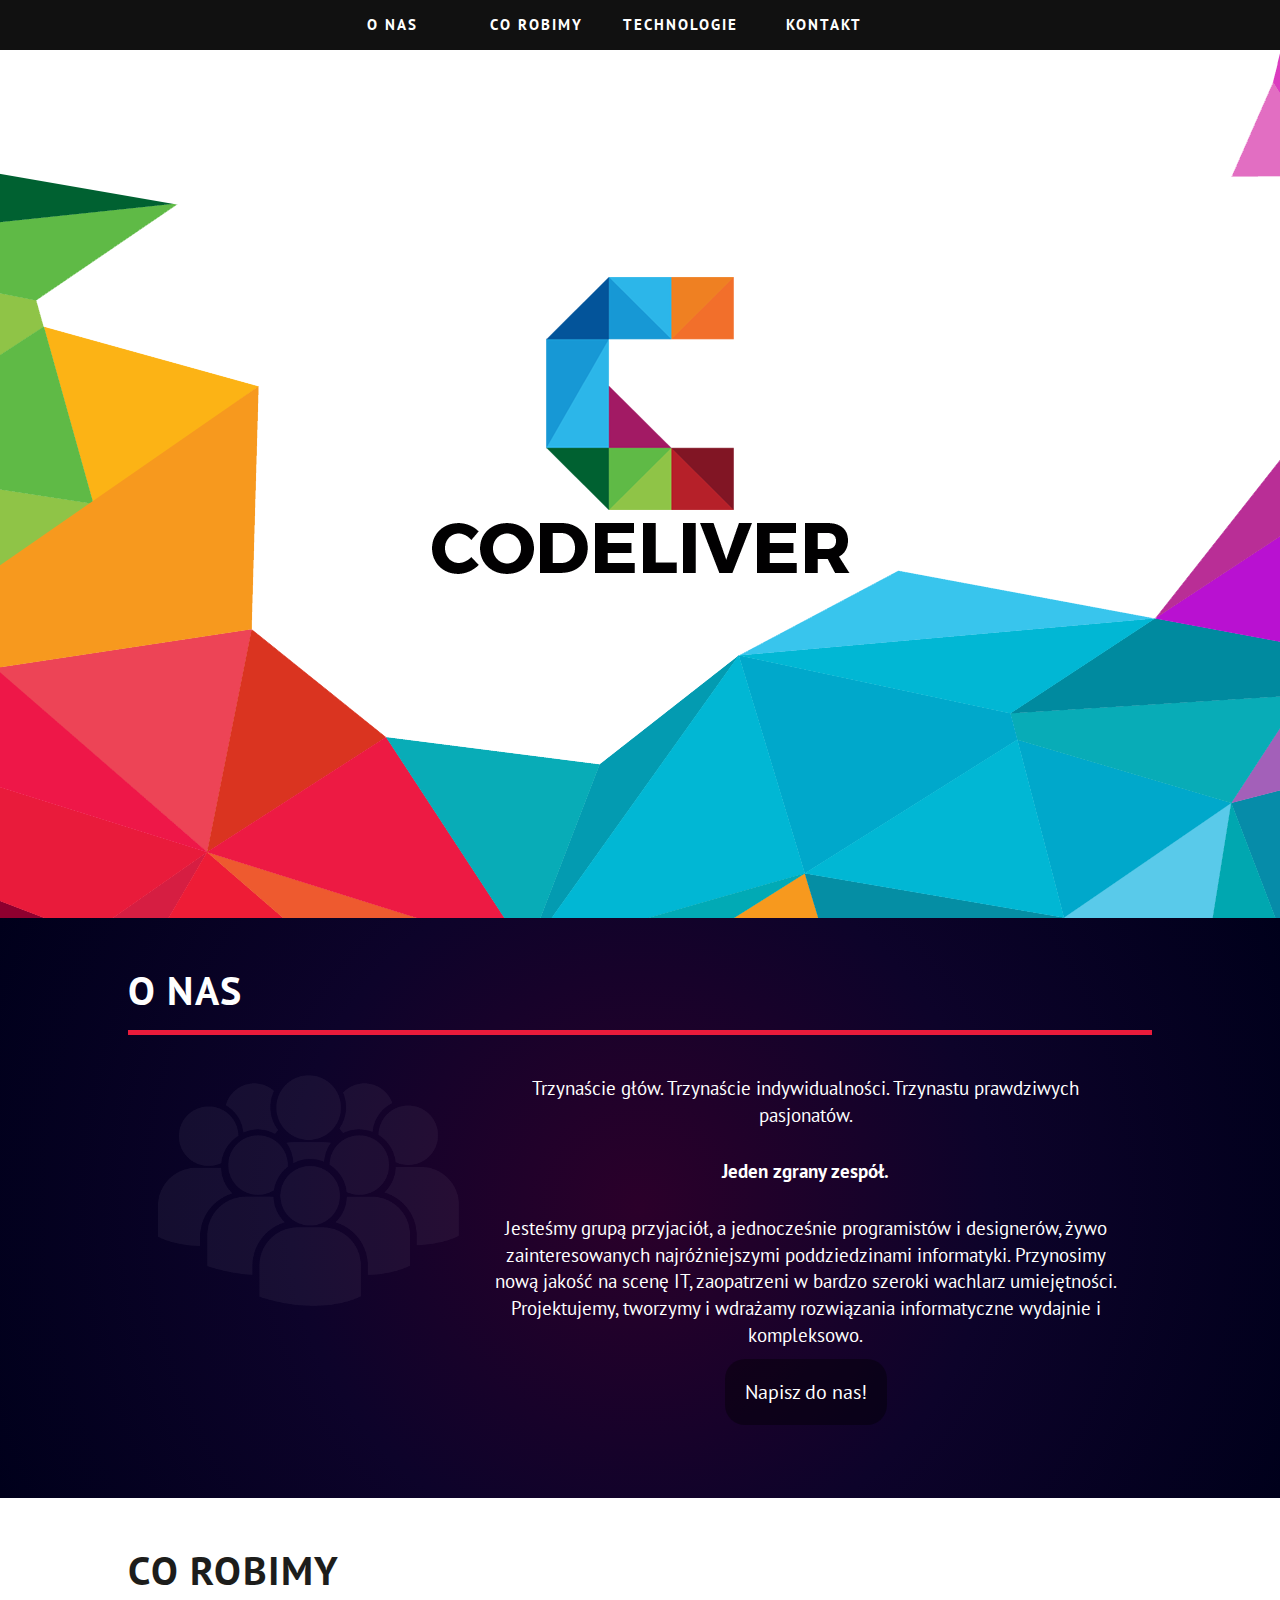
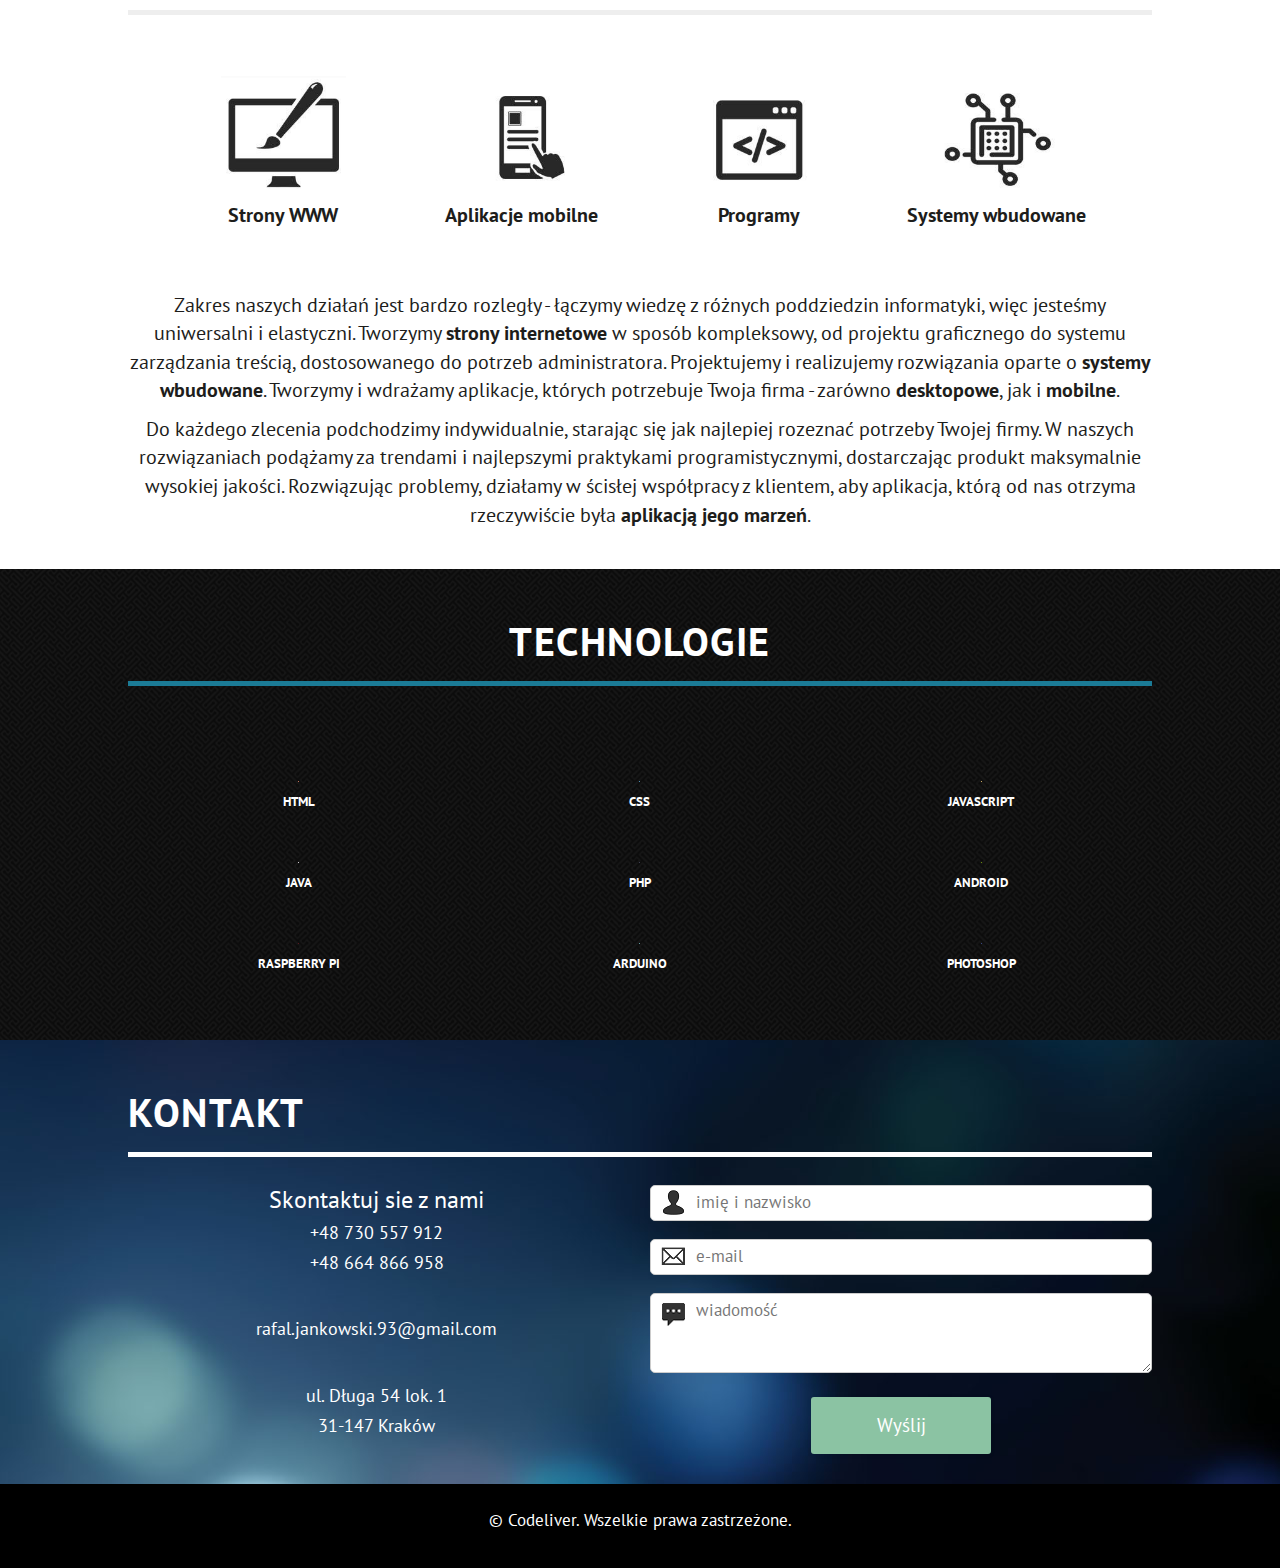
==== commit 19de23be: "Poprawki z szerokoscia, nieco zmieniony formularz i dodane ikonki" ====
--- a/index.html
+++ b/index.html
@@ -6,7 +6,8 @@
     <title>Codeliver</title>
     <meta name="description" content="">
     <meta name="viewport" content="width=device-width, initial-scale=1">
-
+	<link rel="shortcut icon" href="favicon.ico" type="image/x-icon">
+	<link rel="icon" href="favicon.ico" type="image/x-icon">
     <link rel="stylesheet" href="css/normalize.css">
     <link rel="stylesheet" href="css/bootstrap.css">
     <link rel="stylesheet" href="css/style.css">
@@ -22,7 +23,7 @@
             <span class="icon-bar"></span>
         </button>
         <div id="logo" class="logo logo2 col-sm-3 "></div>
-        <div id="menu" class="menu menuLeft col-md-9 collapse navbar-collapse navHeaderCollapse">
+        <div id="menu" class="menu menuLeft col-md-backgroundb9 collapse navbar-collapse navHeaderCollapse">
             <ul class="menuList">
                 <li class="menuItem menuItemCurrent"><a href="#aboutUs" class="menuLink menuLinkAboutUs">O nas</a></li>
                 <li class="menuItem"><a href="#whatDo" class="menuLink menuLinkWhatDo">Co robimy</a></li>
@@ -68,6 +69,12 @@
 
         <div class="content">
             <h1 class="major">Co robimy</h1>
+			<div class="row">
+				<div class="col-xs-6 col-sm-6 col-md-3 "><img src="icon/1.png"><p>Strony WWW</p></div>
+				<div class="col-xs-6 col-sm-6 col-md-3"><img src="icon/2.png"><p>Aplikacje mobilne</p></div>
+				<div class="col-xs-6 col-sm-6 col-md-3"><img src="icon/3.png"><p>Programy</p></div>
+				<div class="col-xs-6 col-sm-6 col-md-3 "><img src="icon/4.png"><p>Systemy wbudowane</p></div>
+			</div>
             <p class="center">
                 Zakres naszych działań jest bardzo rozległy - łączymy wiedzę z różnych poddziedzin informatyki, więc jesteśmy uniwersalni i elastyczni. Tworzymy <b>strony
                 internetowe</b> w sposób kompleksowy, od projektu graficznego do systemu zarządzania treścią, dostosowanego do potrzeb administratora. Projektujemy i realizujemy
@@ -135,6 +142,7 @@
 
         <div class="content">
             <h1 class="major">Kontakt</h1>
+			<div class="row">
             <div id="contactText" class="col-sm-6">
                 <h3>Skontaktuj sie z nami</h3>
                 <h4>+48 730 557 912</h4>
@@ -146,12 +154,15 @@
                 <h4>31-147 Kraków</h4>
             </div>
             <div id="contactForm" class="col-sm-6">
-                <form>
-                    <input name="name" class="contactFormName" placeholder="Imie i nazwisko"> <input name="email" class="contactFormEmail" type="email" placeholder="E-mail">
-                    <textarea name="message" class="contactFormMessage" placeholder="Tresc wiadomosci"></textarea>
-                    <input id="submit" name="submit" type="submit" value="Wyślij">
+                <form  novalidate>
+                    <input name="name" class="contactFormName" placeholder="imię i nazwisko"> 
+					<input name="email" class="contactFormEmail" type="email" placeholder="e-mail">
+                    <textarea name="message" class="contactFormMessage" placeholder="wiadomość"></textarea>
+                    
+					<button type="submit" id="submit" name="submit" class="form-btn">Wyślij</button> 
                 </form>
             </div>
+			</div>
         </div>
     </section>
     <footer class="row ">
@@ -165,7 +176,7 @@
 <script type="text/javascript" src="js/bootstrap.min.js"></script>
 <script type="text/javascript" src="js/bootstrap.min.js"></script>
 <script type="text/javascript" src="js/script.js"></script>
-<script src="js/demo-1.js"></script>
+
 <script type="text/javascript">
     $(function () {
         $('form').bind('submit', function () {
@@ -174,7 +185,7 @@
                 url: 'contact.php',
                 data: $('form').serialize(),
                 success: function () {
-                    alert('Wiadomosc została wysłana');
+                    alert('Wiadomość została wysłana');
                 }
             });
             return false;
--- a/css/style.css
+++ b/css/style.css
@@ -49,11 +49,13 @@
 
 }
 
+
 @media ( max-width: 770px) {
     .navbar-toggle {
 
         z-index: 2;
     }
+	
 
     .logo {
         right: 0;
@@ -205,8 +207,22 @@
 
 #whatDo .content {
     font-size: 2rem;
-}
-
+	text-align:center;
+}
+
+#whatDo .row {
+	padding: 5%;
+	font-weight: bold;
+}
+#whatDo .row .col-sm-6 img{
+	width:50%;
+}
+#whatDo .row .col-md-6 img{
+	width:90%;
+}
+#whatDo .row .col-xs-6 img{
+	width:60%;
+}
 .whatDoTitle {
     text-decoration: none;
     font-weight: bold;
@@ -267,7 +283,7 @@
 }
 
 #contact {
-    background: #1B7B96;
+    background-image: url("../img/contactbg.jpg");
 }
 
 #whatDo h1.major {
@@ -320,11 +336,10 @@
 }
 
 .content {
-    max-width: 80%;
+    width: 80%;
     margin-left: auto;
     margin-right: auto;
-    padding-left: 15px;
-    padding-right: 15px;
+  
 }
 
 .section {
@@ -375,50 +390,100 @@
 }
 
 #contactForm {
-    margin: 0;
-    padding-top: 3vh;
+    padding-top: 2vh;
     text-align: left;
-    border-radius: 10px;
+    border-radius: 5px;
     padding-left: 10px;
+
 }
 
 #contactForm textarea, #contactForm input {
-    margin-left: 10%;
+	width:100%;
+    margin-left: auto;
+	margin-right: auto;
     padding: 5px;
     padding-left: 45px;
     border-radius: 5px;
     border: 1px solid #ccc;
-    margin-bottom: 25px;
-    width: 80%;
+    margin-bottom: 18px;
     color: black;
-
-}
-
+	font-size:90%;
+
+}
+
+ #contactForm input {
+	width:100%;
+    margin-left: auto;
+	margin-right: auto;
+    padding: 5px;
+    padding-left: 45px;
+    border-radius: 5px;
+    border: 1px solid #ccc;
+    margin-bottom: 18px;
+    
+
+}
 .contactFormName {
     background-image: url('../icon/user.png');
     background-repeat: no-repeat;
-    background-position: 2px;
+    background-position: 2%;
+
     color: black;
 }
 
 .contactFormEmail {
     background-image: url('../icon/mail.png');
     background-repeat: no-repeat;
-    background-position: 2px;
+    background-position: 2%;
+	
     color: black;
 }
 
 .contactFormMessage {
     background-image: url('../icon/message.png');
     background-repeat: no-repeat;
-    background-position: 3px 8px;
+    background-position: 2% 8px;
     min-height: 80px;
+	
     color: black;
 }
 
 footer {
+	font-size: 90%;
     background: black;
-    padding: 40px;
-    text-align: center;
-    color: white;
-}
+    padding: 25px;
+    text-align: center;
+    color: white;
+}
+
+
+ .form-btn{
+    width:180px;
+	color:gray;
+    display: block;
+    height: auto;
+    padding:15px;
+    color:#fff;
+    background:#8BC3A3;
+    border:none;
+    border-radius:3px;
+    outline: none;
+    -webkit-transition: all 0.3s;
+    -moz-transition: all 0.3s;
+    transition: all 0.3s;
+    margin:auto;
+    box-shadow: 0px 1px 4px rgba(0,0,0, 0.10);
+    -moz-box-shadow: 0px 1px 4px rgba(0,0,0, 0.10);
+    -webkit-box-shadow: 0px 1px 4px rgba(0,0,0, 0.10);
+  }
+
+.form-btn:hover{
+    background:#111;
+    color: white;
+    border:none;
+}
+
+.form-btn:active{
+    opacity: 0.9;
+  }
+
